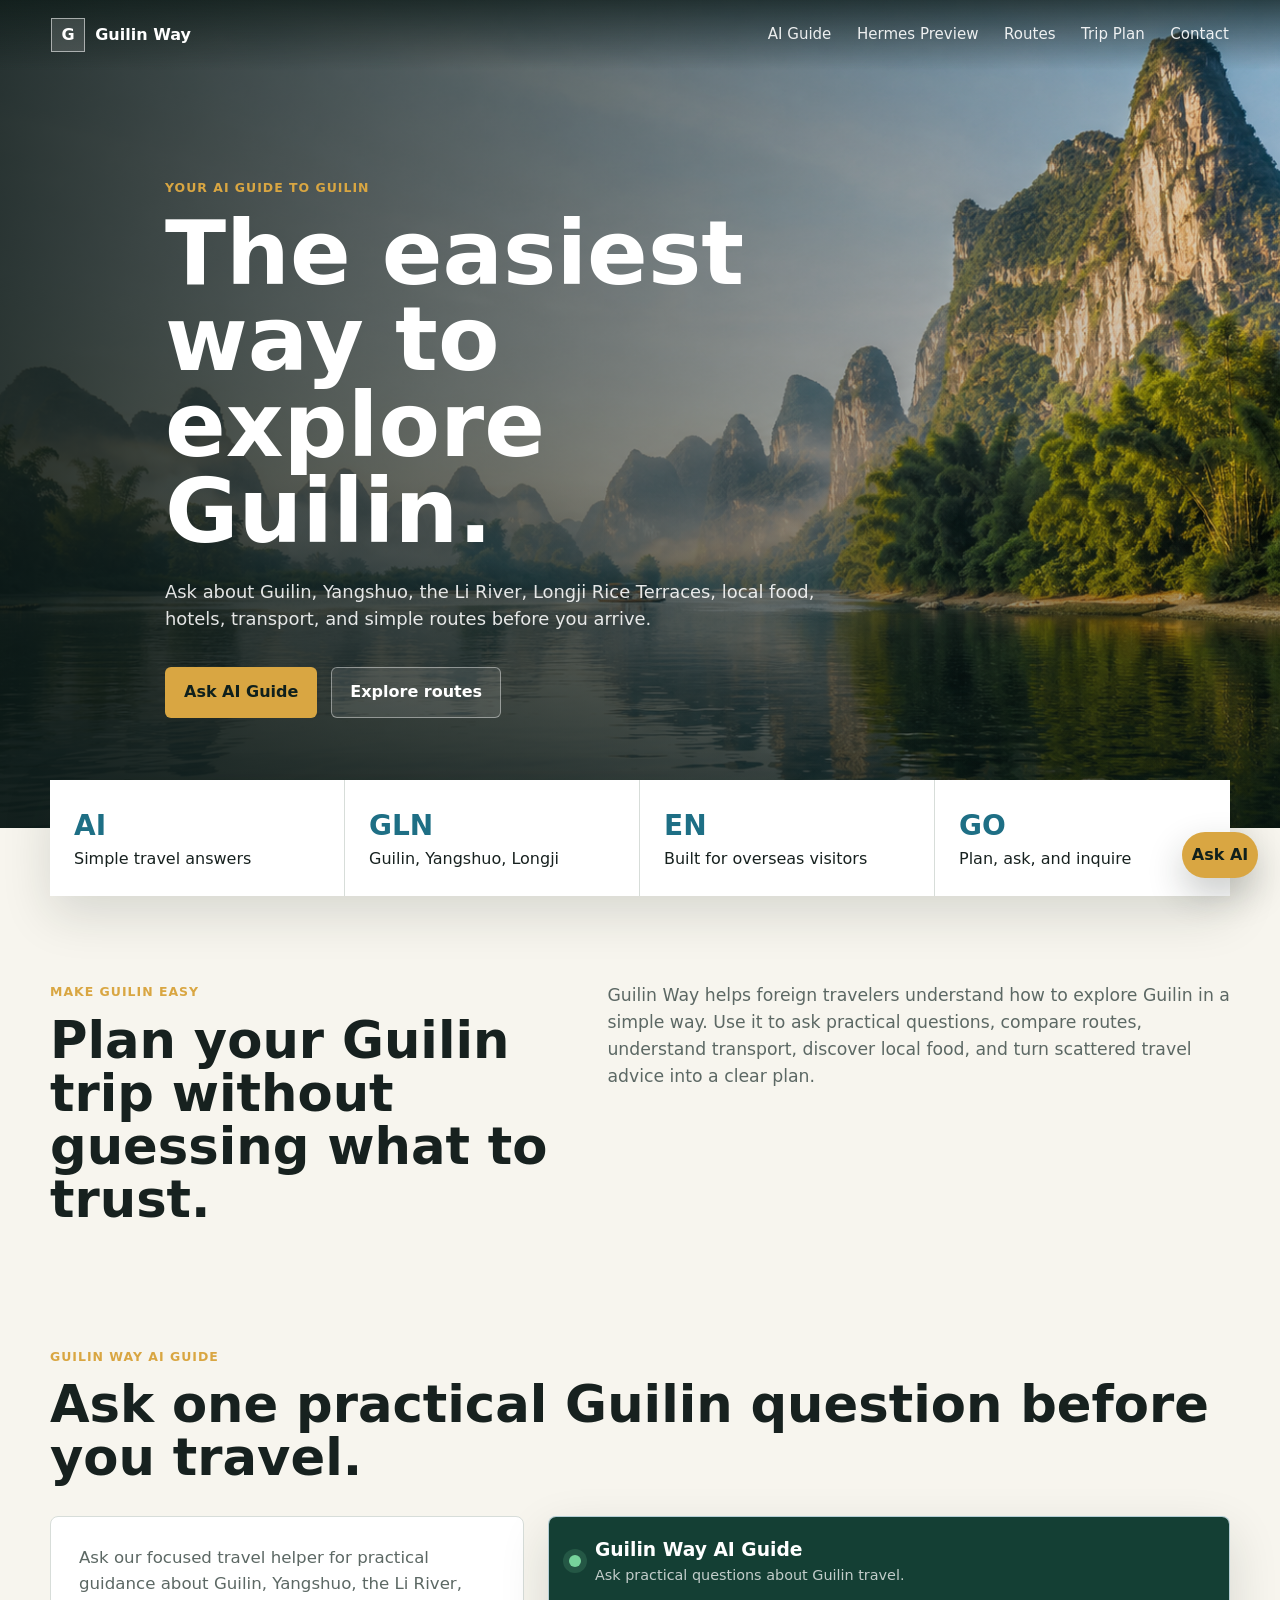
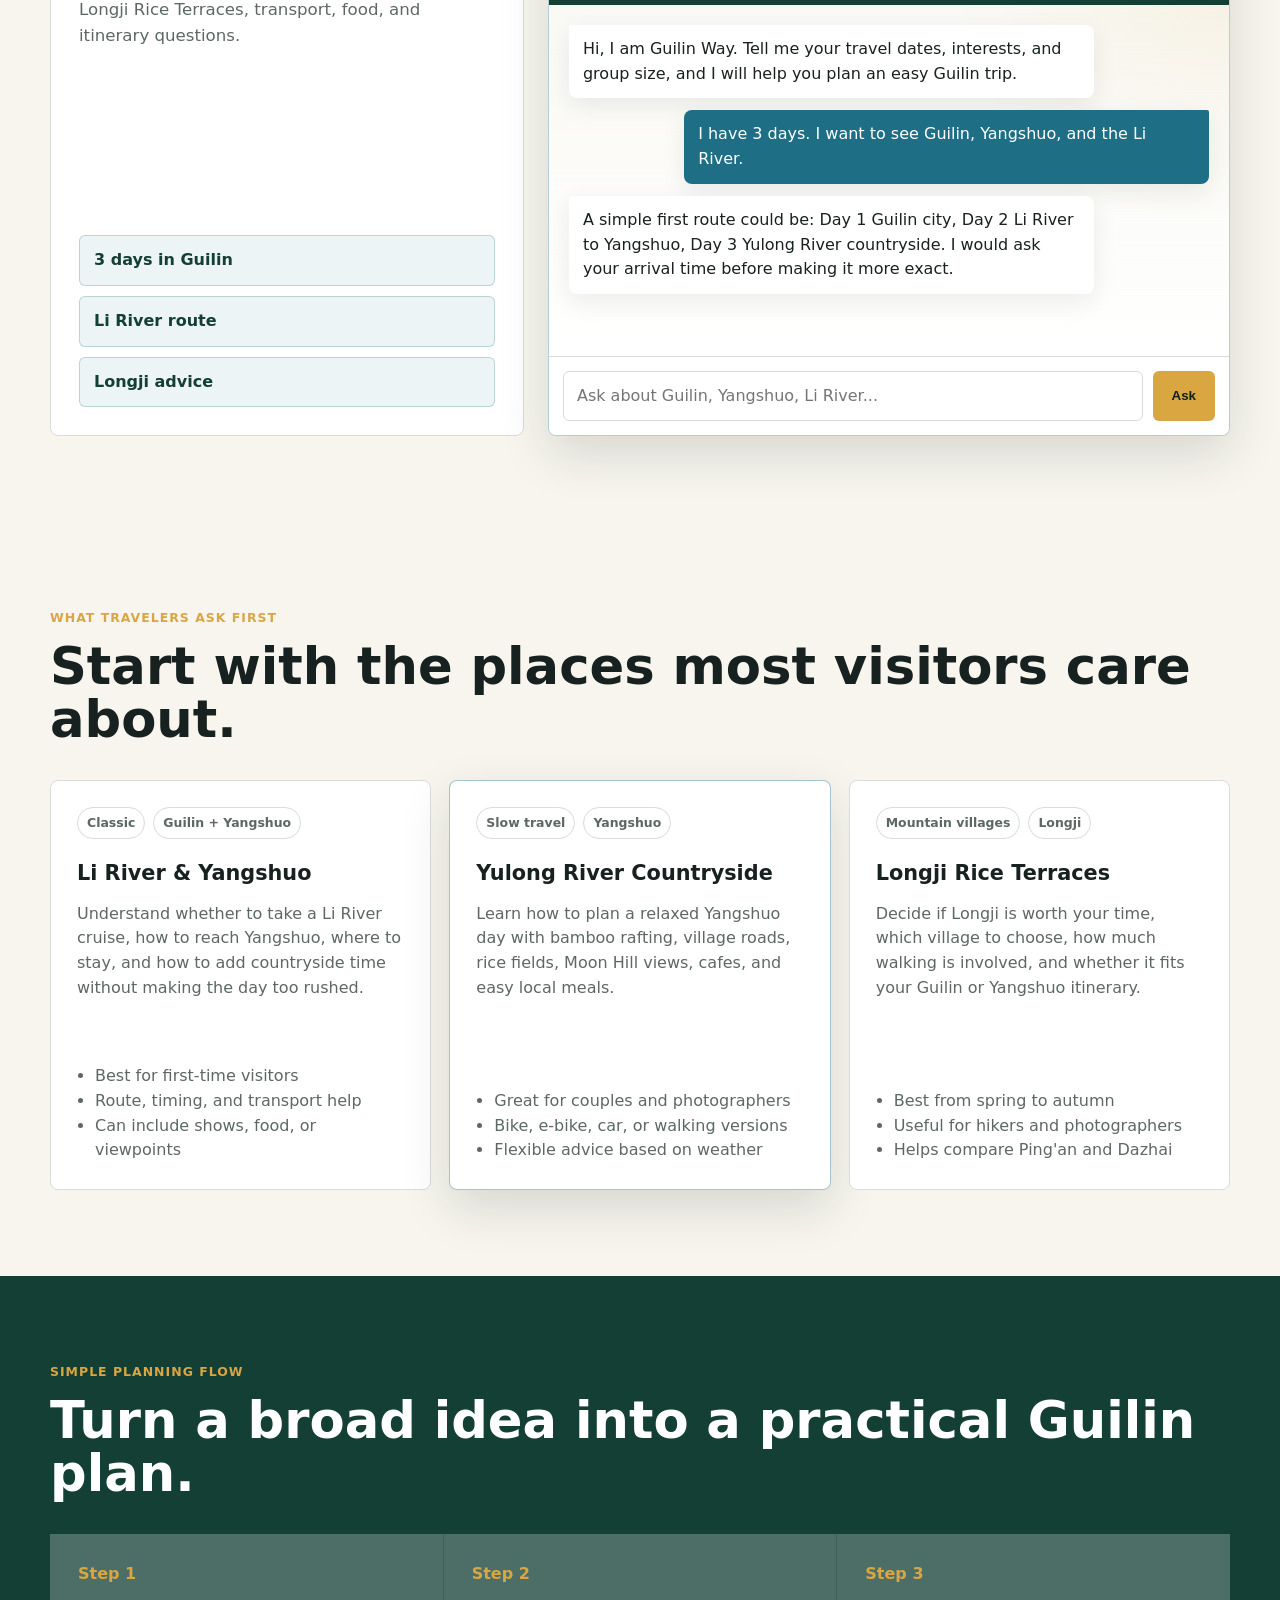
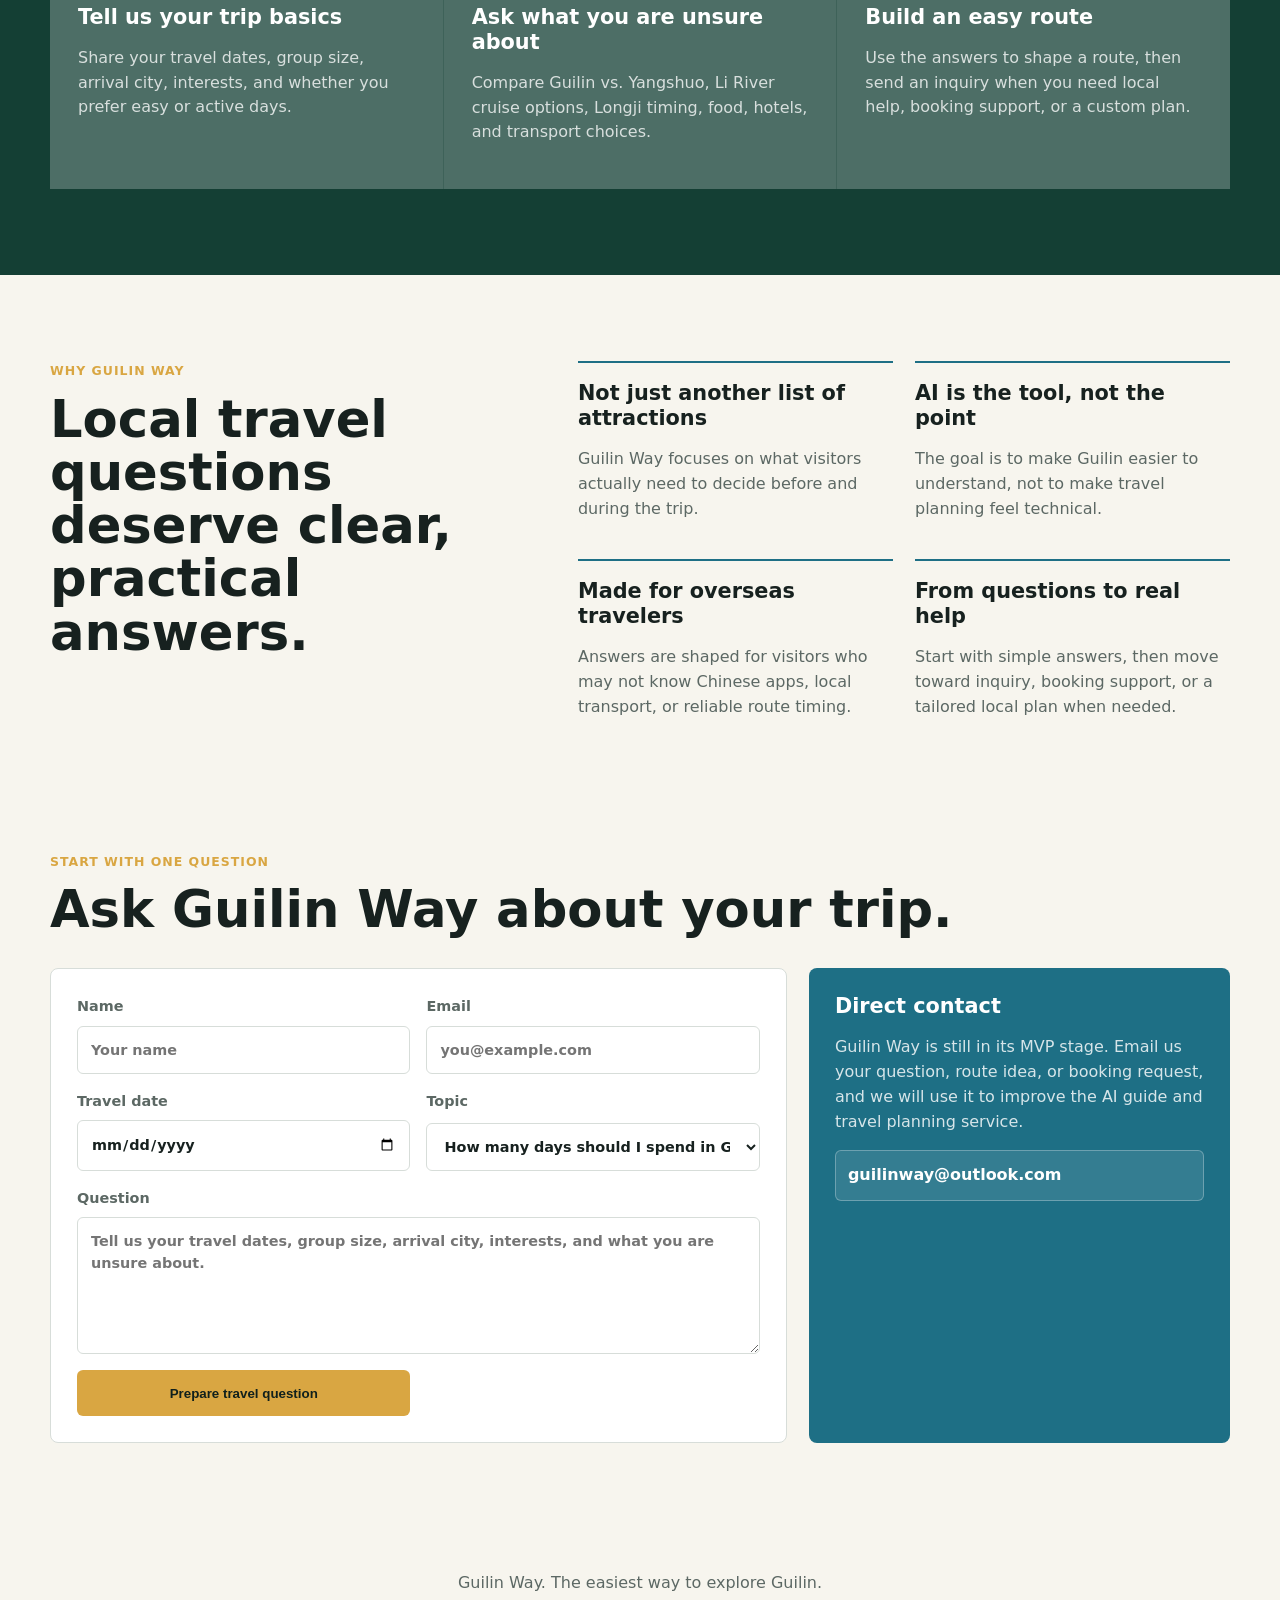
==== index.html @ 469ac76e "Connect live Hermes travel chat" ====
﻿<!doctype html>
<html lang="en">
  <head>
    <meta charset="utf-8">
    <meta name="viewport" content="width=device-width, initial-scale=1">
    <title>Guilin Way | Your AI Guide to Guilin</title>
    <meta
      name="description"
      content="Guilin Way is your AI guide to Guilin, Yangshuo, the Li River, and Longji Rice Terraces. Ask questions, plan routes, and explore Guilin the easy way."
    >
    <link rel="stylesheet" href="styles.css">
  </head>
  <body>
    <header class="site-header" aria-label="Site header">
      <a class="brand" href="#top" aria-label="Guilin Way home">
        <span class="brand-mark">G</span>
        <span>Guilin Way</span>
      </a>
      <nav class="main-nav" aria-label="Main navigation">
        <a href="#guide">AI Guide</a>
        <a href="#ai-preview">Hermes Preview</a>
        <a href="#routes">Routes</a>
        <a href="#plan">Trip Plan</a>
        <a href="#contact">Contact</a>
      </nav>
    </header>

    <main id="top">
      <section class="hero">
        <img class="hero-image" src="assets/guilin-hero.png" alt="Misty Li River landscape with karst mountains near Guilin">
        <div class="hero-shade" aria-hidden="true"></div>
        <div class="hero-content">
          <p class="eyebrow">Your AI guide to Guilin</p>
          <h1>The easiest way to explore Guilin.</h1>
          <p class="hero-copy">
            Ask about Guilin, Yangshuo, the Li River, Longji Rice Terraces, local food,
            hotels, transport, and simple routes before you arrive.
          </p>
          <div class="hero-actions">
            <a class="button primary" href="#ai-preview">Ask AI Guide</a>
            <a class="button secondary" href="#routes">Explore routes</a>
          </div>
        </div>
      </section>

      <section class="quick-info" aria-label="Guilin Way quick facts">
        <div>
          <span class="stat">AI</span>
          <span>Simple travel answers</span>
        </div>
        <div>
          <span class="stat">GLN</span>
          <span>Guilin, Yangshuo, Longji</span>
        </div>
        <div>
          <span class="stat">EN</span>
          <span>Built for overseas visitors</span>
        </div>
        <div>
          <span class="stat">GO</span>
          <span>Plan, ask, and inquire</span>
        </div>
      </section>

      <section id="guide" class="section intro">
        <div class="section-heading">
          <p class="eyebrow">Make Guilin Easy</p>
          <h2>Plan your Guilin trip without guessing what to trust.</h2>
        </div>
        <p>
          Guilin Way helps foreign travelers understand how to explore Guilin in a simple way.
          Use it to ask practical questions, compare routes, understand transport, discover local food,
          and turn scattered travel advice into a clear plan.
        </p>
      </section>


      <section id="ai-preview" class="section ai-preview-section">
        <div class="section-heading">
          <p class="eyebrow">Guilin Way AI Guide</p>
          <h2>Ask one practical Guilin question before you travel.</h2>
        </div>
        <div class="ai-preview-layout">
          <div class="ai-copy">
            <p>
              Ask our focused travel helper for practical guidance about
              Guilin, Yangshuo, the Li River, Longji Rice Terraces, transport, food, and itinerary questions.
            </p>
            <div class="ai-suggestions" aria-label="Suggested questions">
              <button type="button" data-question="I have 3 days in Guilin. Should I stay in Guilin or Yangshuo?">3 days in Guilin</button>
              <button type="button" data-question="What is the easiest way to visit the Li River and Yangshuo?">Li River route</button>
              <button type="button" data-question="Is Longji Rice Terraces worth visiting for a first trip?">Longji advice</button>
            </div>
          </div>
          <div class="ai-chat-card" aria-label="Guilin Way AI Guide chat">
            <div class="ai-chat-header">
              <span class="ai-status" aria-hidden="true"></span>
              <div>
                <h3>Guilin Way AI Guide</h3>
                <p>Ask practical questions about Guilin travel.</p>
              </div>
            </div>
            <div class="ai-chat-window" id="aiChatWindow" aria-live="polite">
              <div class="ai-message agent">
                Hi, I am Guilin Way. Tell me your travel dates, interests, and group size, and I will help you plan an easy Guilin trip.
              </div>
              <div class="ai-message user">
                I have 3 days. I want to see Guilin, Yangshuo, and the Li River.
              </div>
              <div class="ai-message agent">
                A simple first route could be: Day 1 Guilin city, Day 2 Li River to Yangshuo, Day 3 Yulong River countryside. I would ask your arrival time before making it more exact.
              </div>
            </div>
            <form class="ai-chat-form" id="aiChatForm">
              <label class="sr-only" for="aiQuestion">Ask Guilin Way AI Guide</label>
              <input id="aiQuestion" name="question" maxlength="1200" placeholder="Ask about Guilin, Yangshuo, Li River..." autocomplete="off">
              <button class="button primary" type="submit">Ask</button>
            </form>
          </div>
        </div>
      </section>
      <section id="routes" class="section">
        <div class="section-heading">
          <p class="eyebrow">What travelers ask first</p>
          <h2>Start with the places most visitors care about.</h2>
        </div>
        <div class="tour-grid">
          <article class="tour-card">
            <div class="tour-meta">
              <span>Classic</span>
              <span>Guilin + Yangshuo</span>
            </div>
            <h3>Li River & Yangshuo</h3>
            <p>
              Understand whether to take a Li River cruise, how to reach Yangshuo, where to stay,
              and how to add countryside time without making the day too rushed.
            </p>
            <ul>
              <li>Best for first-time visitors</li>
              <li>Route, timing, and transport help</li>
              <li>Can include shows, food, or viewpoints</li>
            </ul>
          </article>

          <article class="tour-card featured">
            <div class="tour-meta">
              <span>Slow travel</span>
              <span>Yangshuo</span>
            </div>
            <h3>Yulong River Countryside</h3>
            <p>
              Learn how to plan a relaxed Yangshuo day with bamboo rafting, village roads,
              rice fields, Moon Hill views, cafes, and easy local meals.
            </p>
            <ul>
              <li>Great for couples and photographers</li>
              <li>Bike, e-bike, car, or walking versions</li>
              <li>Flexible advice based on weather</li>
            </ul>
          </article>

          <article class="tour-card">
            <div class="tour-meta">
              <span>Mountain villages</span>
              <span>Longji</span>
            </div>
            <h3>Longji Rice Terraces</h3>
            <p>
              Decide if Longji is worth your time, which village to choose, how much walking is involved,
              and whether it fits your Guilin or Yangshuo itinerary.
            </p>
            <ul>
              <li>Best from spring to autumn</li>
              <li>Useful for hikers and photographers</li>
              <li>Helps compare Ping'an and Dazhai</li>
            </ul>
          </article>
        </div>
      </section>

      <section id="plan" class="section itinerary">
        <div class="section-heading">
          <p class="eyebrow">Simple planning flow</p>
          <h2>Turn a broad idea into a practical Guilin plan.</h2>
        </div>
        <div class="timeline">
          <div>
            <span>Step 1</span>
            <h3>Tell us your trip basics</h3>
            <p>Share your travel dates, group size, arrival city, interests, and whether you prefer easy or active days.</p>
          </div>
          <div>
            <span>Step 2</span>
            <h3>Ask what you are unsure about</h3>
            <p>Compare Guilin vs. Yangshuo, Li River cruise options, Longji timing, food, hotels, and transport choices.</p>
          </div>
          <div>
            <span>Step 3</span>
            <h3>Build an easy route</h3>
            <p>Use the answers to shape a route, then send an inquiry when you need local help, booking support, or a custom plan.</p>
          </div>
        </div>
      </section>

      <section id="why" class="section split">
        <div class="section-heading">
          <p class="eyebrow">Why Guilin Way</p>
          <h2>Local travel questions deserve clear, practical answers.</h2>
        </div>
        <div class="benefits">
          <div>
            <h3>Not just another list of attractions</h3>
            <p>Guilin Way focuses on what visitors actually need to decide before and during the trip.</p>
          </div>
          <div>
            <h3>AI is the tool, not the point</h3>
            <p>The goal is to make Guilin easier to understand, not to make travel planning feel technical.</p>
          </div>
          <div>
            <h3>Made for overseas travelers</h3>
            <p>Answers are shaped for visitors who may not know Chinese apps, local transport, or reliable route timing.</p>
          </div>
          <div>
            <h3>From questions to real help</h3>
            <p>Start with simple answers, then move toward inquiry, booking support, or a tailored local plan when needed.</p>
          </div>
        </div>
      </section>

      <section id="contact" class="section contact-section">
        <div class="section-heading">
          <p class="eyebrow">Start with one question</p>
          <h2>Ask Guilin Way about your trip.</h2>
        </div>
        <div class="contact-layout">
          <form class="inquiry-form" id="inquiryForm">
            <label>
              Name
              <input name="name" autocomplete="name" placeholder="Your name">
            </label>
            <label>
              Email
              <input name="email" type="email" autocomplete="email" placeholder="you@example.com">
            </label>
            <label>
              Travel date
              <input name="date" type="date">
            </label>
            <label>
              Topic
              <select name="route">
                <option>How many days should I spend in Guilin?</option>
                <option>Guilin or Yangshuo: where should I stay?</option>
                <option>Best way to visit the Li River</option>
                <option>Is Longji Rice Terraces worth visiting?</option>
                <option>Custom Guilin travel question</option>
              </select>
            </label>
            <label class="wide">
              Question
              <textarea name="message" rows="5" placeholder="Tell us your travel dates, group size, arrival city, interests, and what you are unsure about."></textarea>
            </label>
            <button class="button primary" type="submit">Prepare travel question</button>
          </form>
          <aside class="contact-panel">
            <h3>Direct contact</h3>
            <p>Guilin Way is still in its MVP stage. Email us your question, route idea, or booking request, and we will use it to improve the AI guide and travel planning service.</p>
            <a class="contact-link" href="mailto:guilinway@outlook.com?subject=Guilin%20Way%20Travel%20Question">guilinway@outlook.com</a>
          </aside>
        </div>
      </section>
    </main>

    <a class="floating-ai-button" href="#ai-preview" aria-label="Ask Guilin Way AI Guide">Ask AI</a>

    <footer class="site-footer">
      <p>Guilin Way. The easiest way to explore Guilin.</p>
    </footer>

    <script src="script.js"></script>
  </body>
</html>
---- styles.css ----
:root {
  --ink: #17211f;
  --muted: #5c6864;
  --line: #d7ddd9;
  --paper: #f7f5ee;
  --surface: #ffffff;
  --forest: #143f34;
  --river: #1e6f85;
  --clay: #b56845;
  --gold: #d9a642;
  --shadow: 0 18px 50px rgba(23, 33, 31, 0.14);
}

* {
  box-sizing: border-box;
}

html {
  scroll-behavior: smooth;
}

body {
  margin: 0;
  color: var(--ink);
  background: var(--paper);
  font-family: Inter, ui-sans-serif, system-ui, -apple-system, BlinkMacSystemFont, "Segoe UI", sans-serif;
  line-height: 1.55;
}

a {
  color: inherit;
  text-decoration: none;
}

.site-header {
  position: fixed;
  inset: 0 0 auto;
  z-index: 10;
  display: flex;
  align-items: center;
  justify-content: space-between;
  gap: 24px;
  padding: 18px clamp(20px, 4vw, 56px);
  color: #fff;
  background: linear-gradient(to bottom, rgba(12, 25, 22, 0.72), rgba(12, 25, 22, 0));
}

.brand {
  display: inline-flex;
  align-items: center;
  gap: 10px;
  font-weight: 750;
}

.brand-mark {
  display: grid;
  width: 34px;
  height: 34px;
  place-items: center;
  border: 1px solid rgba(255, 255, 255, 0.55);
  background: rgba(255, 255, 255, 0.14);
  font-weight: 800;
}

.main-nav {
  display: flex;
  gap: clamp(14px, 2vw, 28px);
  font-size: 0.94rem;
}

.main-nav a {
  color: rgba(255, 255, 255, 0.9);
}

.hero {
  position: relative;
  min-height: 92vh;
  display: grid;
  align-items: end;
  overflow: hidden;
  color: #fff;
}

.hero-image,
.hero-shade {
  position: absolute;
  inset: 0;
  width: 100%;
  height: 100%;
}

.hero-image {
  object-fit: cover;
}

.hero-shade {
  background:
    linear-gradient(90deg, rgba(10, 23, 21, 0.86) 0%, rgba(10, 23, 21, 0.56) 42%, rgba(10, 23, 21, 0.08) 100%),
    linear-gradient(0deg, rgba(10, 23, 21, 0.72) 0%, rgba(10, 23, 21, 0) 42%);
}

.hero-content {
  position: relative;
  width: min(850px, calc(100% - 40px));
  margin: 0 auto;
  padding: 150px 0 110px;
  transform: translateX(calc((100vw - min(1180px, calc(100vw - 40px))) / -2));
}

.eyebrow {
  margin: 0 0 12px;
  color: var(--gold);
  font-size: 0.78rem;
  font-weight: 800;
  letter-spacing: 0.08em;
  text-transform: uppercase;
}

h1,
h2,
h3,
p {
  overflow-wrap: anywhere;
}

h1 {
  max-width: 720px;
  margin: 0;
  font-size: clamp(3rem, 7vw, 5.9rem);
  line-height: 0.96;
  letter-spacing: 0;
}

.hero-copy {
  max-width: 670px;
  margin: 24px 0 0;
  color: rgba(255, 255, 255, 0.88);
  font-size: 1.12rem;
}

.hero-actions {
  display: flex;
  flex-wrap: wrap;
  gap: 14px;
  margin-top: 34px;
}

.button {
  display: inline-flex;
  align-items: center;
  justify-content: center;
  min-height: 46px;
  padding: 12px 18px;
  border: 1px solid transparent;
  border-radius: 6px;
  font-weight: 750;
  cursor: pointer;
}

.button.primary {
  color: #10201c;
  background: var(--gold);
}

.button.secondary {
  color: #fff;
  border-color: rgba(255, 255, 255, 0.42);
  background: rgba(255, 255, 255, 0.1);
}

.quick-info {
  display: grid;
  grid-template-columns: repeat(4, 1fr);
  width: min(1180px, calc(100% - 40px));
  margin: -48px auto 0;
  position: relative;
  z-index: 2;
  background: var(--surface);
  box-shadow: var(--shadow);
}

.quick-info div {
  padding: 24px;
  border-right: 1px solid var(--line);
}

.quick-info div:last-child {
  border-right: 0;
}

.stat {
  display: block;
  color: var(--river);
  font-size: 1.75rem;
  font-weight: 850;
}

.section {
  width: min(1180px, calc(100% - 40px));
  margin: 0 auto;
  padding: 86px 0;
}

.intro {
  display: grid;
  grid-template-columns: 0.9fr 1.1fr;
  gap: 48px;
  align-items: start;
}

.section-heading h2 {
  margin: 0;
  font-size: clamp(2rem, 4vw, 3.5rem);
  line-height: 1.04;
  letter-spacing: 0;
}

.section > p,
.intro > p {
  margin: 0;
  color: var(--muted);
  font-size: 1.08rem;
}

.tour-grid {
  display: grid;
  grid-template-columns: repeat(3, 1fr);
  gap: 18px;
  margin-top: 34px;
}

.tour-card {
  display: flex;
  flex-direction: column;
  min-height: 410px;
  padding: 26px;
  border: 1px solid var(--line);
  border-radius: 8px;
  background: var(--surface);
}

.tour-card.featured {
  border-color: rgba(30, 111, 133, 0.4);
  box-shadow: var(--shadow);
}

.tour-meta {
  display: flex;
  flex-wrap: wrap;
  gap: 8px;
  margin-bottom: 22px;
}

.tour-meta span {
  padding: 5px 9px;
  border: 1px solid var(--line);
  border-radius: 999px;
  color: var(--muted);
  font-size: 0.78rem;
  font-weight: 700;
}

.tour-card h3,
.benefits h3,
.timeline h3,
.contact-panel h3 {
  margin: 0;
  font-size: 1.3rem;
  line-height: 1.2;
}

.tour-card p,
.tour-card li,
.timeline p,
.benefits p,
.contact-panel p,
.site-footer {
  color: var(--muted);
}

.tour-card ul {
  margin: auto 0 0;
  padding-left: 18px;
}

.itinerary {
  width: 100%;
  max-width: none;
  padding-right: max(20px, calc((100vw - 1180px) / 2));
  padding-left: max(20px, calc((100vw - 1180px) / 2));
  background: var(--forest);
  color: #fff;
}

.timeline {
  display: grid;
  grid-template-columns: repeat(3, 1fr);
  gap: 1px;
  margin-top: 34px;
  background: rgba(255, 255, 255, 0.18);
}

.timeline div {
  padding: 28px;
  background: rgba(255, 255, 255, 0.08);
}

.timeline span {
  display: inline-block;
  margin-bottom: 18px;
  color: var(--gold);
  font-weight: 850;
}

.timeline p {
  color: rgba(255, 255, 255, 0.78);
}

.split {
  display: grid;
  grid-template-columns: 0.85fr 1.15fr;
  gap: 46px;
}

.benefits {
  display: grid;
  grid-template-columns: repeat(2, 1fr);
  gap: 22px;
}

.benefits div {
  border-top: 2px solid var(--river);
  padding-top: 18px;
}

.contact-section {
  padding-top: 30px;
}

.contact-layout {
  display: grid;
  grid-template-columns: 1.4fr 0.8fr;
  gap: 22px;
  margin-top: 32px;
}

.inquiry-form {
  display: grid;
  grid-template-columns: repeat(2, 1fr);
  gap: 16px;
  padding: 26px;
  border: 1px solid var(--line);
  border-radius: 8px;
  background: var(--surface);
}

label {
  display: grid;
  gap: 8px;
  color: var(--muted);
  font-size: 0.9rem;
  font-weight: 750;
}

.wide {
  grid-column: 1 / -1;
}

input,
select,
textarea {
  width: 100%;
  border: 1px solid var(--line);
  border-radius: 6px;
  padding: 12px 13px;
  color: var(--ink);
  background: #fff;
  font: inherit;
}

textarea {
  resize: vertical;
}

.contact-panel {
  padding: 26px;
  border-radius: 8px;
  color: #fff;
  background: var(--river);
}

.contact-panel p {
  color: rgba(255, 255, 255, 0.82);
}

.contact-link {
  display: block;
  margin-top: 12px;
  padding: 12px;
  border: 1px solid rgba(255, 255, 255, 0.28);
  border-radius: 6px;
  background: rgba(255, 255, 255, 0.1);
  font-weight: 750;
}

.site-footer {
  padding: 26px 20px 40px;
  text-align: center;
}

@media (max-width: 900px) {
  .site-header {
    align-items: flex-start;
  }

  .main-nav {
    display: none;
  }

  .hero {
    min-height: 86vh;
  }

  .hero-content {
    width: min(100% - 40px, 720px);
    padding-bottom: 88px;
    transform: none;
  }

  .quick-info,
  .tour-grid,
  .timeline,
  .split,
  .contact-layout,
  .intro {
    grid-template-columns: 1fr;
  }

  .quick-info {
    margin-top: 0;
  }

  .quick-info div {
    border-right: 0;
    border-bottom: 1px solid var(--line);
  }

  .benefits,
  .inquiry-form {
    grid-template-columns: 1fr;
  }
}

@media (max-width: 560px) {
  h1 {
    font-size: 2.65rem;
  }

  .hero-actions,
  .button {
    width: 100%;
  }

  .section {
    padding: 64px 0;
  }

  .tour-card {
    min-height: auto;
  }
}

.ai-preview-section {
  padding-top: 34px;
}

.ai-preview-layout {
  display: grid;
  grid-template-columns: 0.82fr 1.18fr;
  gap: 24px;
  align-items: stretch;
  margin-top: 32px;
}

.ai-copy {
  display: flex;
  flex-direction: column;
  justify-content: space-between;
  gap: 24px;
  padding: 28px;
  border: 1px solid var(--line);
  border-radius: 8px;
  background: var(--surface);
}

.ai-copy p {
  margin: 0;
  color: var(--muted);
  font-size: 1.04rem;
}

.ai-suggestions {
  display: grid;
  gap: 10px;
}

.ai-suggestions button {
  border: 1px solid rgba(30, 111, 133, 0.25);
  border-radius: 6px;
  padding: 12px 14px;
  color: var(--forest);
  background: rgba(30, 111, 133, 0.08);
  font: inherit;
  font-weight: 750;
  text-align: left;
  cursor: pointer;
}

.ai-chat-card {
  display: flex;
  min-height: 520px;
  flex-direction: column;
  border: 1px solid rgba(30, 111, 133, 0.32);
  border-radius: 8px;
  overflow: hidden;
  background: #fbfcfa;
  box-shadow: var(--shadow);
}

.ai-chat-header {
  display: flex;
  align-items: center;
  gap: 14px;
  padding: 18px 20px;
  color: #fff;
  background: var(--forest);
}

.ai-chat-header h3,
.ai-chat-header p {
  margin: 0;
}

.ai-chat-header p {
  color: rgba(255, 255, 255, 0.74);
  font-size: 0.9rem;
}

.ai-status {
  width: 12px;
  height: 12px;
  border-radius: 999px;
  background: #76d39b;
  box-shadow: 0 0 0 6px rgba(118, 211, 155, 0.16);
}

.ai-chat-window {
  display: flex;
  flex: 1;
  flex-direction: column;
  gap: 12px;
  padding: 20px;
  background:
    linear-gradient(180deg, rgba(247, 245, 238, 0.5), rgba(255, 255, 255, 0.92)),
    radial-gradient(circle at top right, rgba(217, 166, 66, 0.16), transparent 35%);
}

.ai-message {
  max-width: 82%;
  padding: 12px 14px;
  border-radius: 8px;
  color: var(--ink);
  background: #fff;
  box-shadow: 0 8px 24px rgba(23, 33, 31, 0.08);
}

.ai-message.agent {
  align-self: flex-start;
  border-top-left-radius: 2px;
}

.ai-message.user {
  align-self: flex-end;
  color: #fff;
  border-top-right-radius: 2px;
  background: var(--river);
}

.ai-message.pending {
  color: var(--muted);
  font-style: italic;
}

.ai-message.error {
  color: #8b2f2f;
  background: #fff3f1;
}

.ai-chat-form input:disabled,
.ai-chat-form button:disabled {
  cursor: wait;
  opacity: 0.65;
}

.ai-chat-form {
  display: grid;
  grid-template-columns: 1fr auto;
  gap: 10px;
  padding: 14px;
  border-top: 1px solid var(--line);
  background: var(--surface);
}

.ai-chat-form input {
  min-height: 46px;
}

.sr-only {
  position: absolute;
  width: 1px;
  height: 1px;
  overflow: hidden;
  clip: rect(0, 0, 0, 0);
  white-space: nowrap;
}

.floating-ai-button {
  position: fixed;
  right: 22px;
  bottom: 22px;
  z-index: 20;
  display: inline-flex;
  align-items: center;
  justify-content: center;
  min-width: 76px;
  min-height: 46px;
  border-radius: 999px;
  color: #10201c;
  background: var(--gold);
  box-shadow: 0 16px 36px rgba(23, 33, 31, 0.24);
  font-weight: 850;
}

@media (max-width: 900px) {
  .ai-preview-layout {
    grid-template-columns: 1fr;
  }

  .ai-chat-card {
    min-height: 480px;
  }
}

@media (max-width: 560px) {
  .ai-chat-form {
    grid-template-columns: 1fr;
  }

  .ai-message {
    max-width: 94%;
  }

  .floating-ai-button {
    right: 14px;
    bottom: 14px;
  }
}
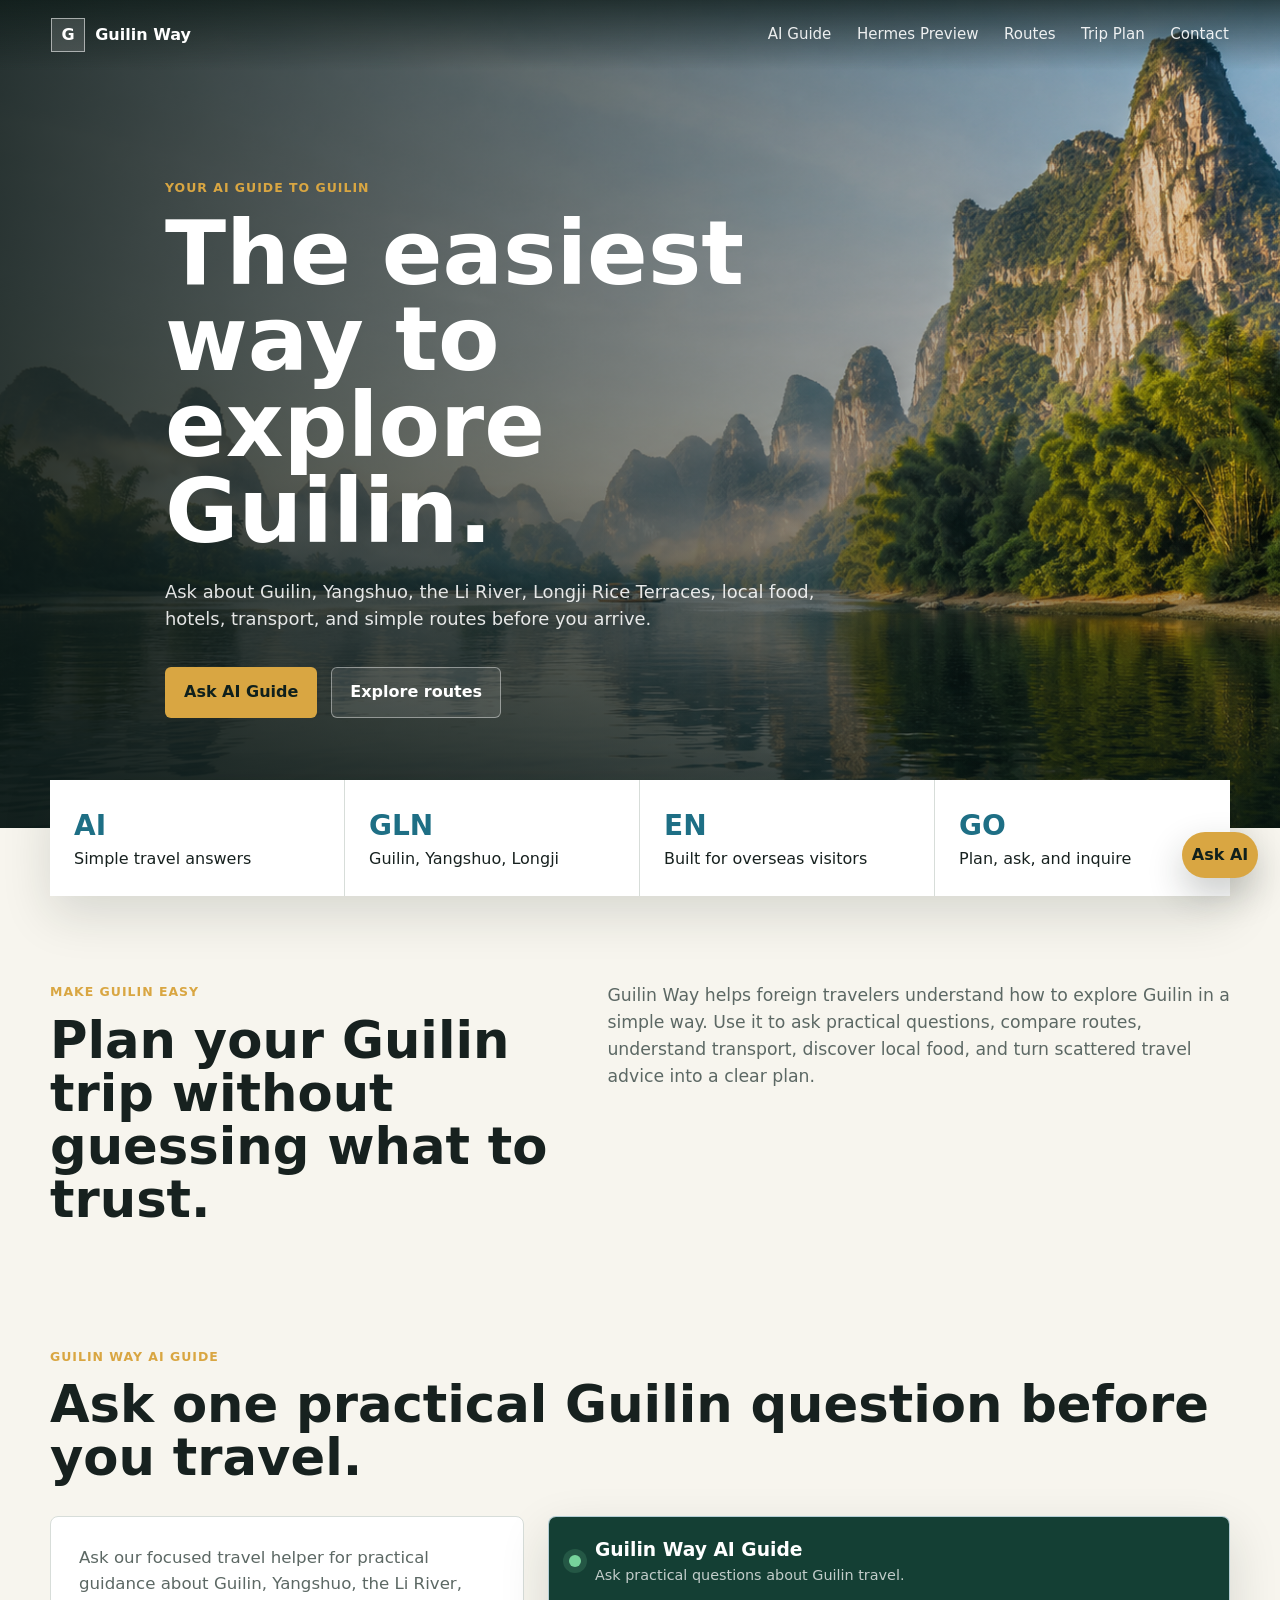
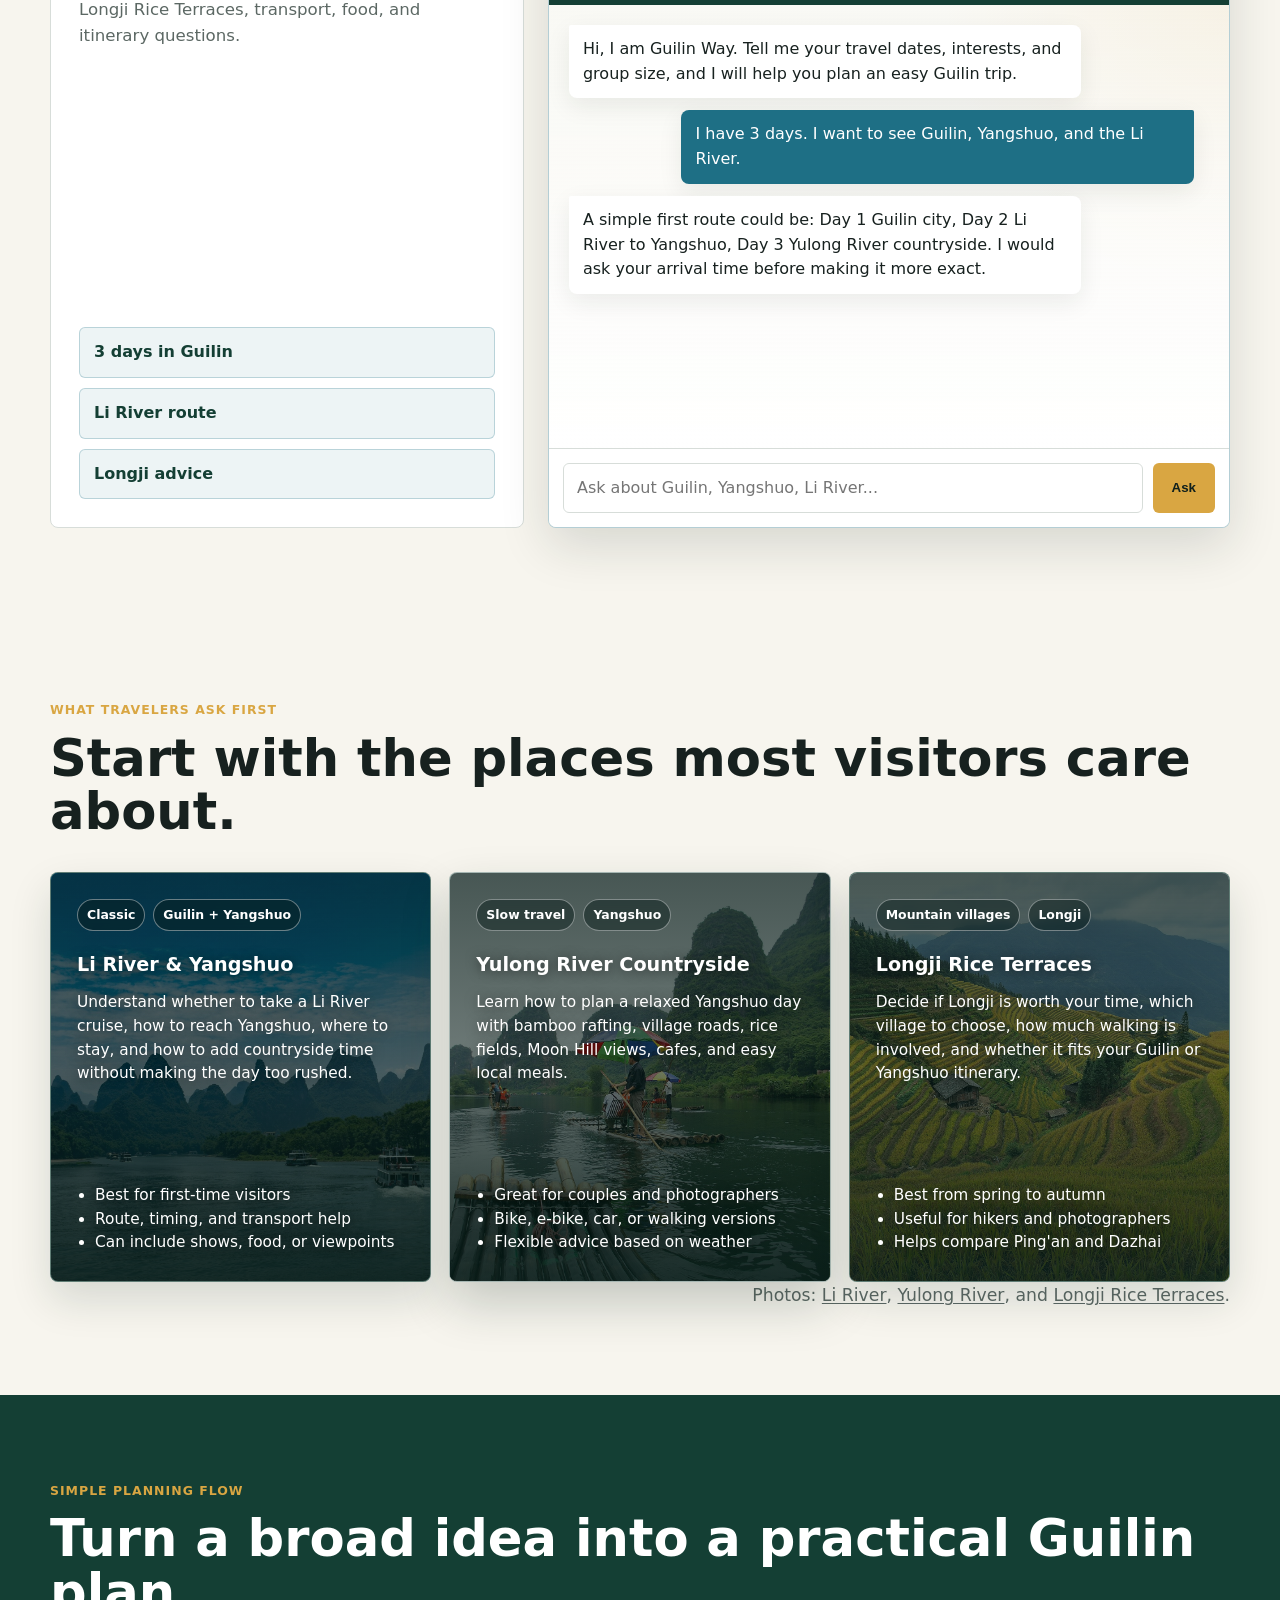
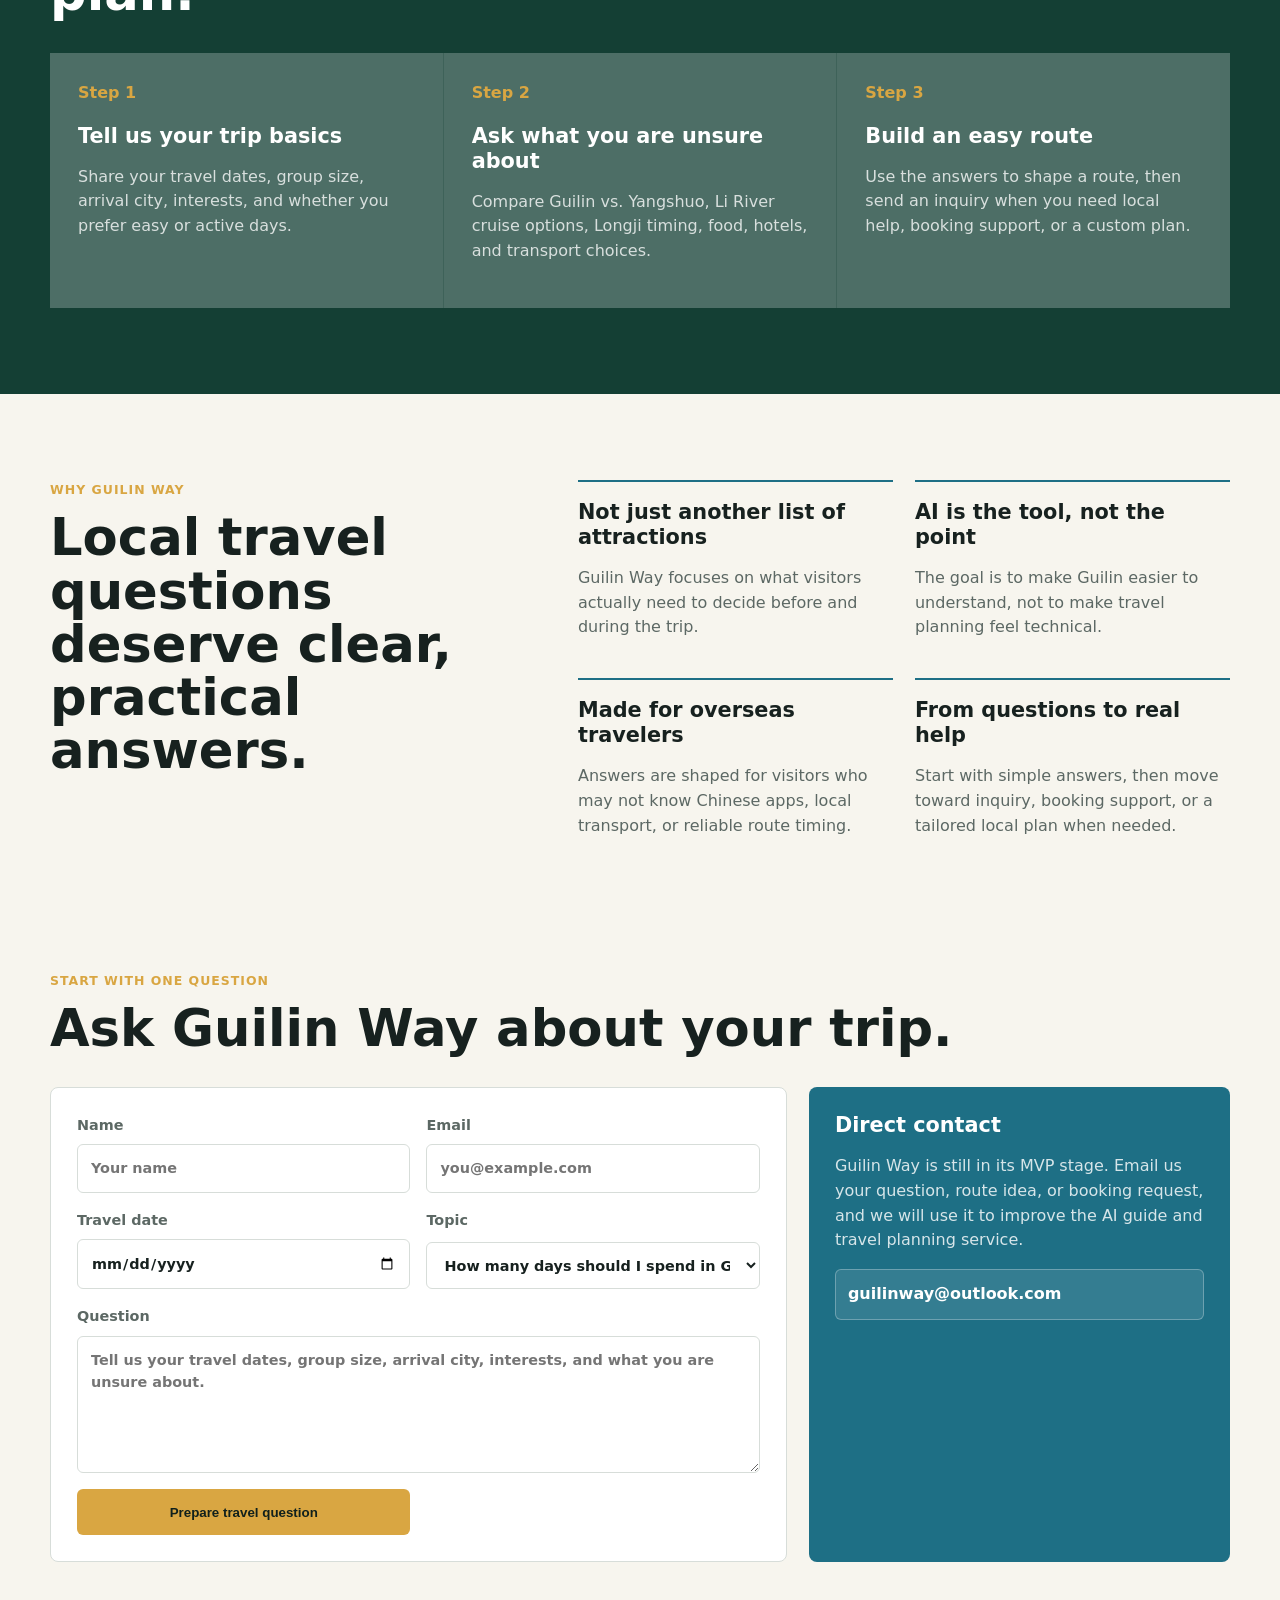
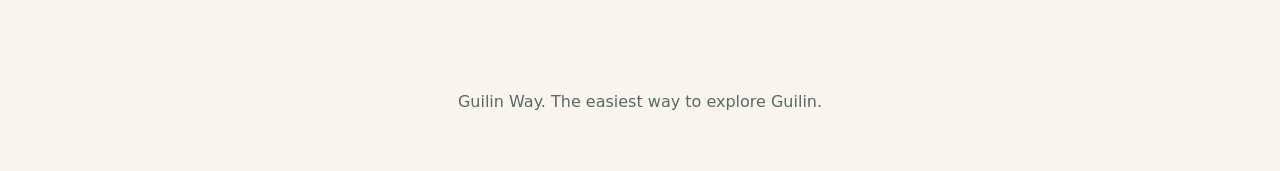
==== commit e515bb31: "Add scenic backgrounds to tour cards" ====
--- a/index.html
+++ b/index.html
@@ -125,7 +125,7 @@
           <h2>Start with the places most visitors care about.</h2>
         </div>
         <div class="tour-grid">
-          <article class="tour-card">
+          <article class="tour-card tour-card--li-river">
             <div class="tour-meta">
               <span>Classic</span>
               <span>Guilin + Yangshuo</span>
@@ -142,7 +142,7 @@
             </ul>
           </article>
 
-          <article class="tour-card featured">
+          <article class="tour-card tour-card--yulong featured">
             <div class="tour-meta">
               <span>Slow travel</span>
               <span>Yangshuo</span>
@@ -159,7 +159,7 @@
             </ul>
           </article>
 
-          <article class="tour-card">
+          <article class="tour-card tour-card--longji">
             <div class="tour-meta">
               <span>Mountain villages</span>
               <span>Longji</span>
@@ -176,6 +176,13 @@
             </ul>
           </article>
         </div>
+        <p class="photo-credits">
+          Photos:
+          <a href="https://commons.wikimedia.org/wiki/File:Guilin_Li_River.jpg" rel="noopener noreferrer">Li River</a>,
+          <a href="https://commons.wikimedia.org/wiki/File:20090502_Yangshuo_Yulong_River_6125.jpg" rel="noopener noreferrer">Yulong River</a>,
+          and
+          <a href="https://commons.wikimedia.org/wiki/File:Longji_rice_terraces_-_2023_10_11_Kaur_Virunurm.jpg" rel="noopener noreferrer">Longji Rice Terraces</a>.
+        </p>
       </section>
 
       <section id="plan" class="section itinerary">
--- a/styles.css
+++ b/styles.css
@@ -230,18 +230,60 @@
 }
 
 .tour-card {
+  position: relative;
+  isolation: isolate;
+  overflow: hidden;
   display: flex;
   flex-direction: column;
   min-height: 410px;
   padding: 26px;
-  border: 1px solid var(--line);
+  border: 1px solid rgba(255, 255, 255, 0.32);
   border-radius: 8px;
-  background: var(--surface);
+  background-color: var(--forest);
+  color: #fff;
+  box-shadow: 0 18px 42px rgba(16, 39, 34, 0.14);
+}
+
+.tour-card::before {
+  position: absolute;
+  z-index: -1;
+  inset: 0;
+  content: "";
+  background-image:
+    linear-gradient(
+      180deg,
+      rgba(7, 28, 24, 0.74) 0%,
+      rgba(7, 28, 24, 0.58) 48%,
+      rgba(7, 28, 24, 0.88) 100%
+    ),
+    var(--tour-image);
+  background-position: var(--tour-position, center);
+  background-size: cover;
+  transition: transform 300ms ease;
+}
+
+.tour-card:hover::before {
+  transform: scale(1.025);
+}
+
+.tour-card--li-river {
+  --tour-image: url("assets/li-river-card.jpg");
+  --tour-position: 52% center;
+}
+
+.tour-card--yulong {
+  --tour-image: url("assets/yulong-river-card.jpg");
+  --tour-position: 58% center;
+}
+
+.tour-card--longji {
+  --tour-image: url("assets/longji-terraces-card.jpg");
+  --tour-position: 48% center;
 }
 
 .tour-card.featured {
-  border-color: rgba(30, 111, 133, 0.4);
-  box-shadow: var(--shadow);
+  border-color: rgba(255, 255, 255, 0.62);
+  box-shadow: 0 22px 48px rgba(16, 39, 34, 0.22);
 }
 
 .tour-meta {
@@ -253,11 +295,13 @@
 
 .tour-meta span {
   padding: 5px 9px;
-  border: 1px solid var(--line);
+  border: 1px solid rgba(255, 255, 255, 0.4);
   border-radius: 999px;
-  color: var(--muted);
+  background: rgba(7, 28, 24, 0.46);
+  color: #fff;
   font-size: 0.78rem;
   font-weight: 700;
+  backdrop-filter: blur(4px);
 }
 
 .tour-card h3,
@@ -278,9 +322,38 @@
   color: var(--muted);
 }
 
+.tour-card h3,
+.tour-card p,
+.tour-card li {
+  text-shadow: 0 1px 12px rgba(0, 0, 0, 0.5);
+}
+
+.tour-card h3 {
+  color: #fff;
+  font-size: 1.2rem;
+}
+
+.tour-card p,
+.tour-card li {
+  color: #fff;
+  font-size: 0.96rem;
+}
+
 .tour-card ul {
   margin: auto 0 0;
   padding-left: 18px;
+}
+
+.photo-credits {
+  margin: 12px 0 0;
+  color: var(--muted);
+  font-size: 0.72rem;
+  text-align: right;
+}
+
+.photo-credits a {
+  text-decoration: underline;
+  text-underline-offset: 2px;
 }
 
 .itinerary {
@@ -466,7 +539,11 @@
   }
 
   .tour-card {
-    min-height: auto;
+    min-height: 390px;
+  }
+
+  .photo-credits {
+    text-align: left;
   }
 }
 
@@ -518,7 +595,8 @@
 
 .ai-chat-card {
   display: flex;
-  min-height: 520px;
+  height: clamp(520px, 68vh, 720px);
+  min-height: 0;
   flex-direction: column;
   border: 1px solid rgba(30, 111, 133, 0.32);
   border-radius: 8px;
@@ -557,8 +635,12 @@
 .ai-chat-window {
   display: flex;
   flex: 1;
+  min-height: 0;
   flex-direction: column;
   gap: 12px;
+  overflow-y: auto;
+  overscroll-behavior: contain;
+  scrollbar-gutter: stable;
   padding: 20px;
   background:
     linear-gradient(180deg, rgba(247, 245, 238, 0.5), rgba(255, 255, 255, 0.92)),
@@ -647,7 +729,7 @@
   }
 
   .ai-chat-card {
-    min-height: 480px;
+    height: clamp(480px, 72svh, 680px);
   }
 }
 
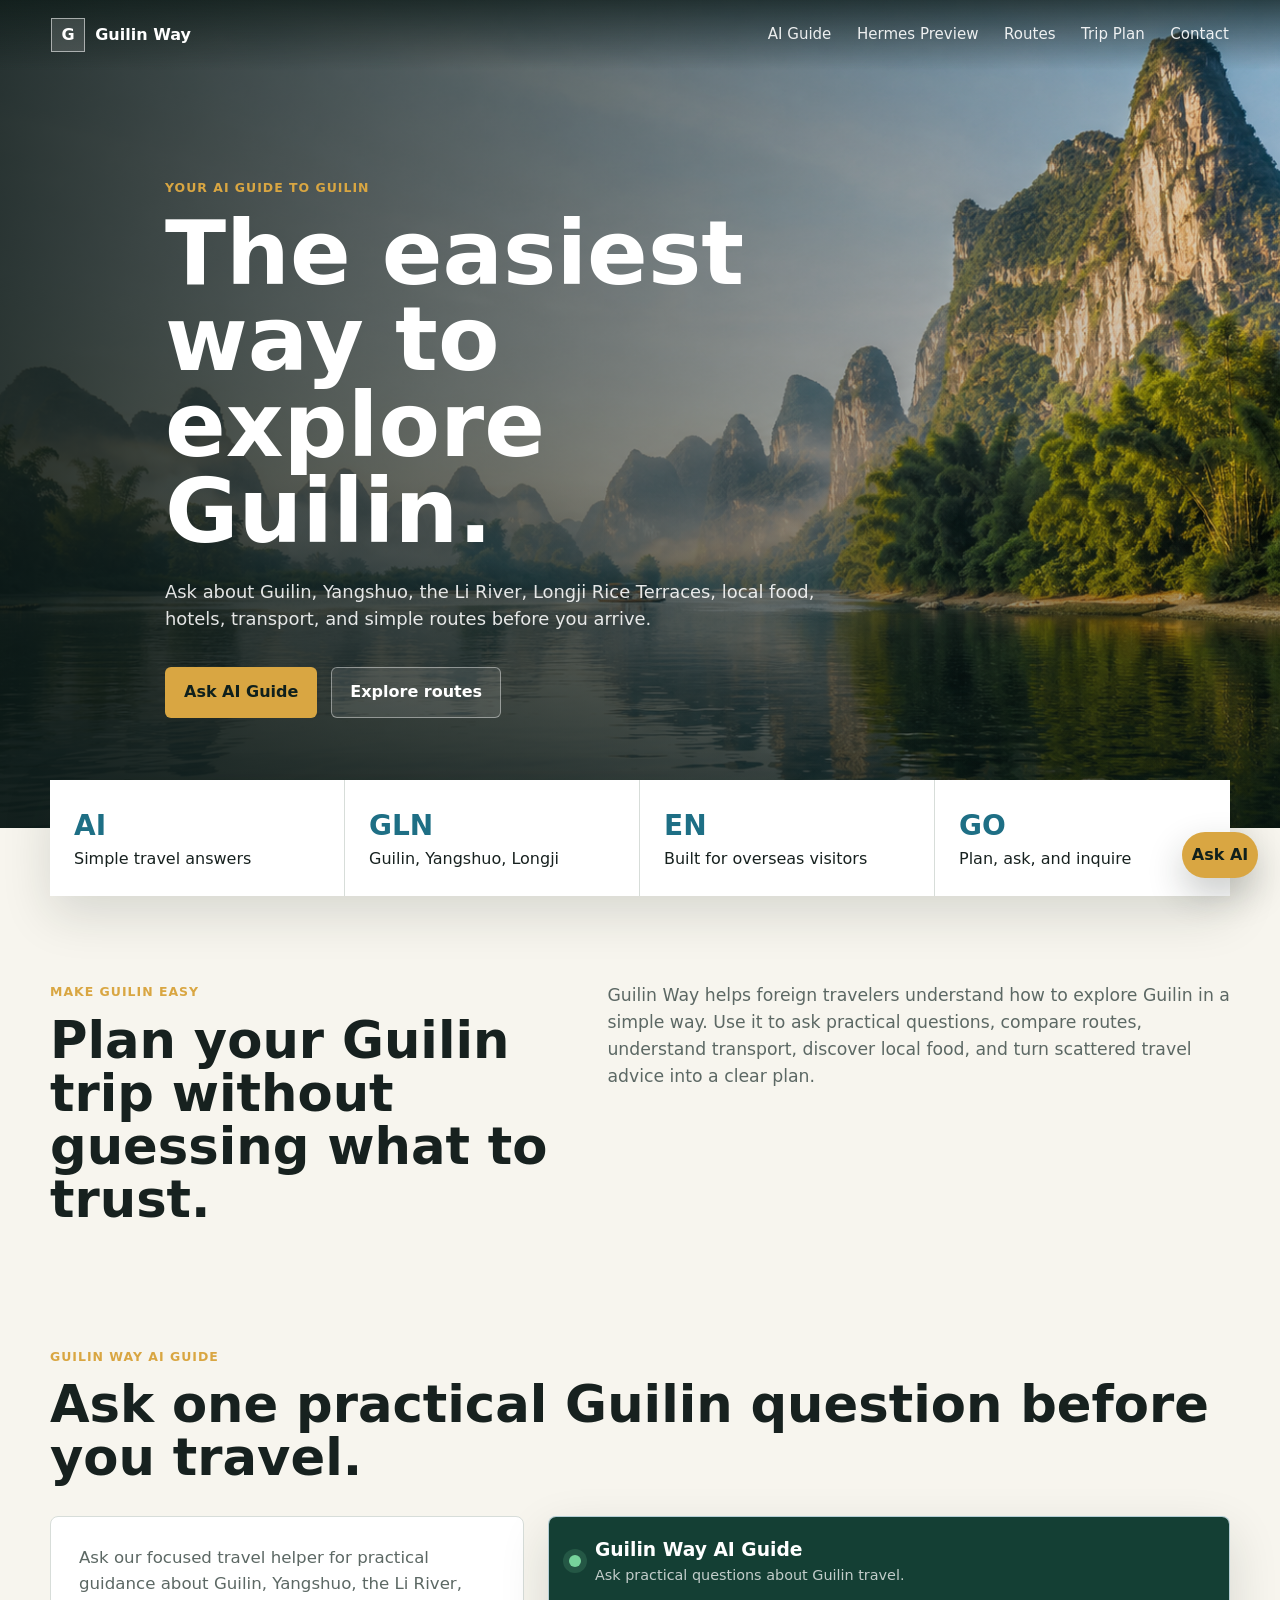
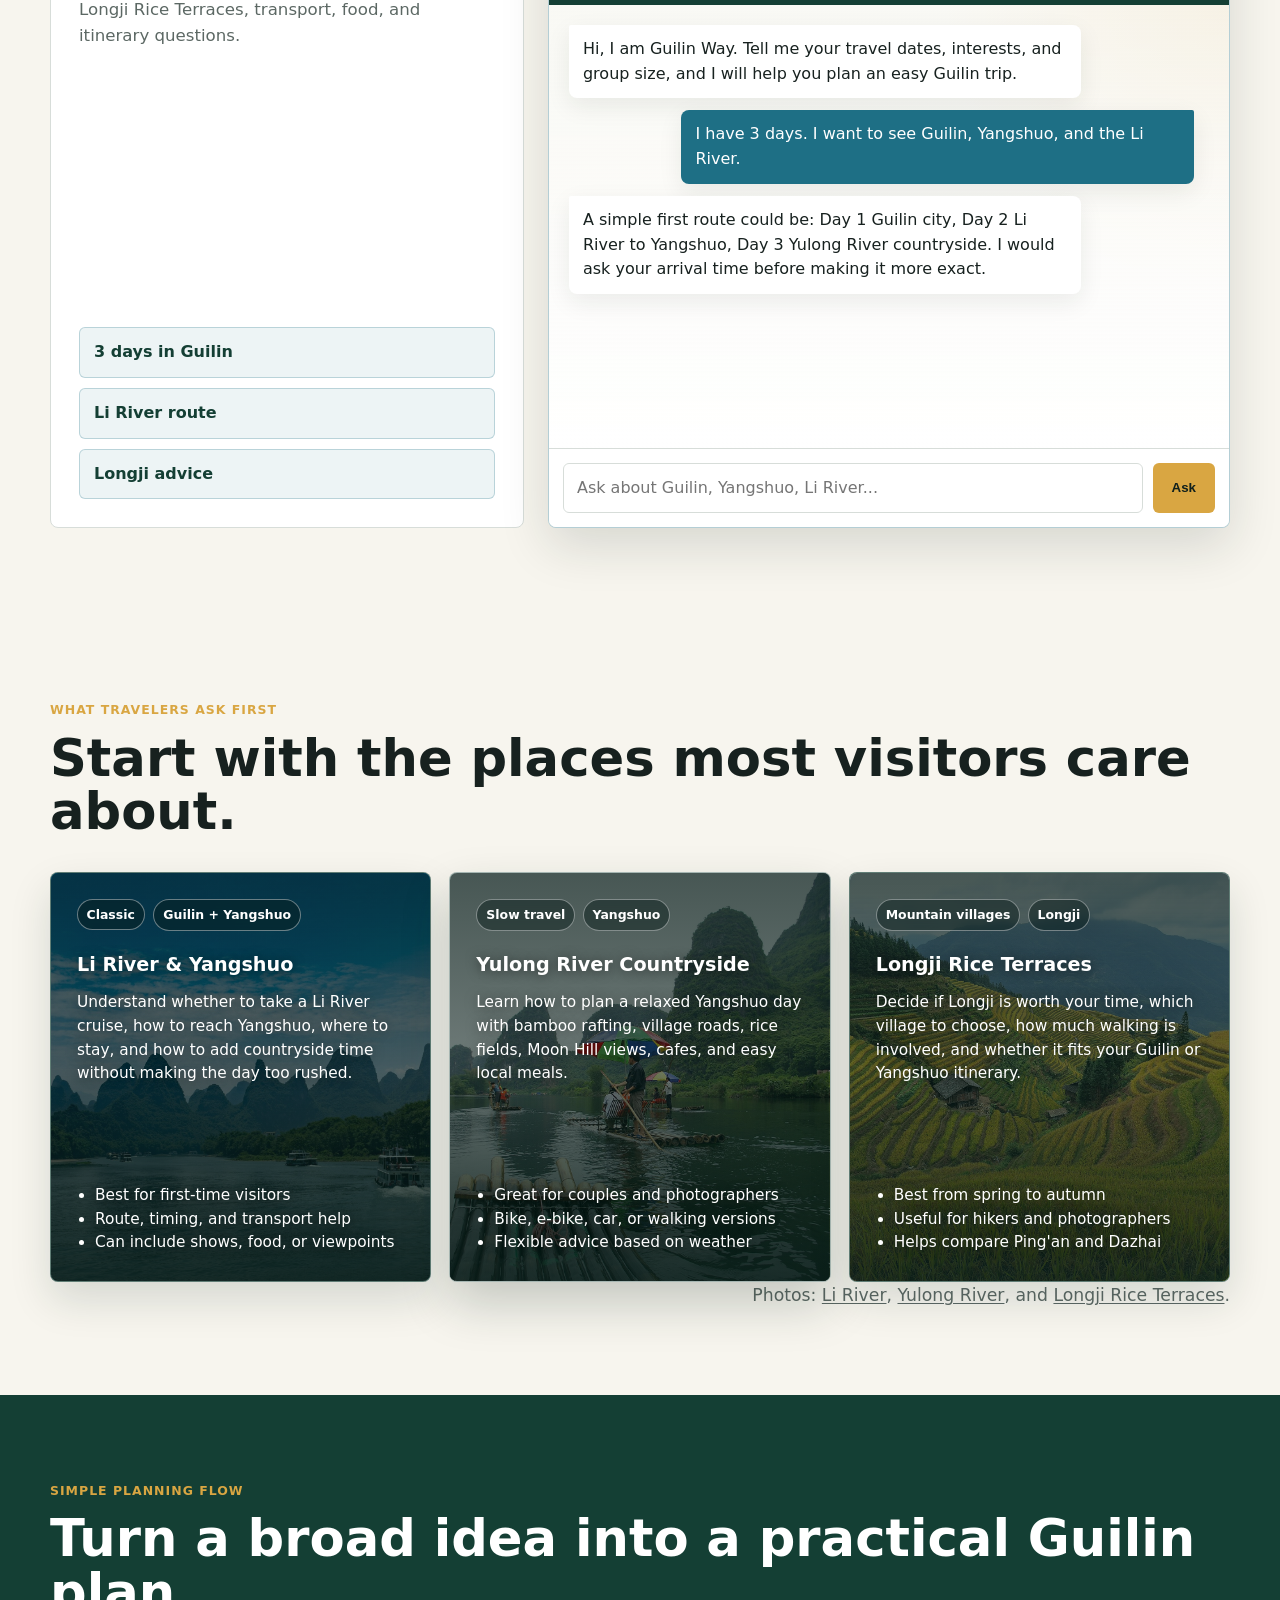
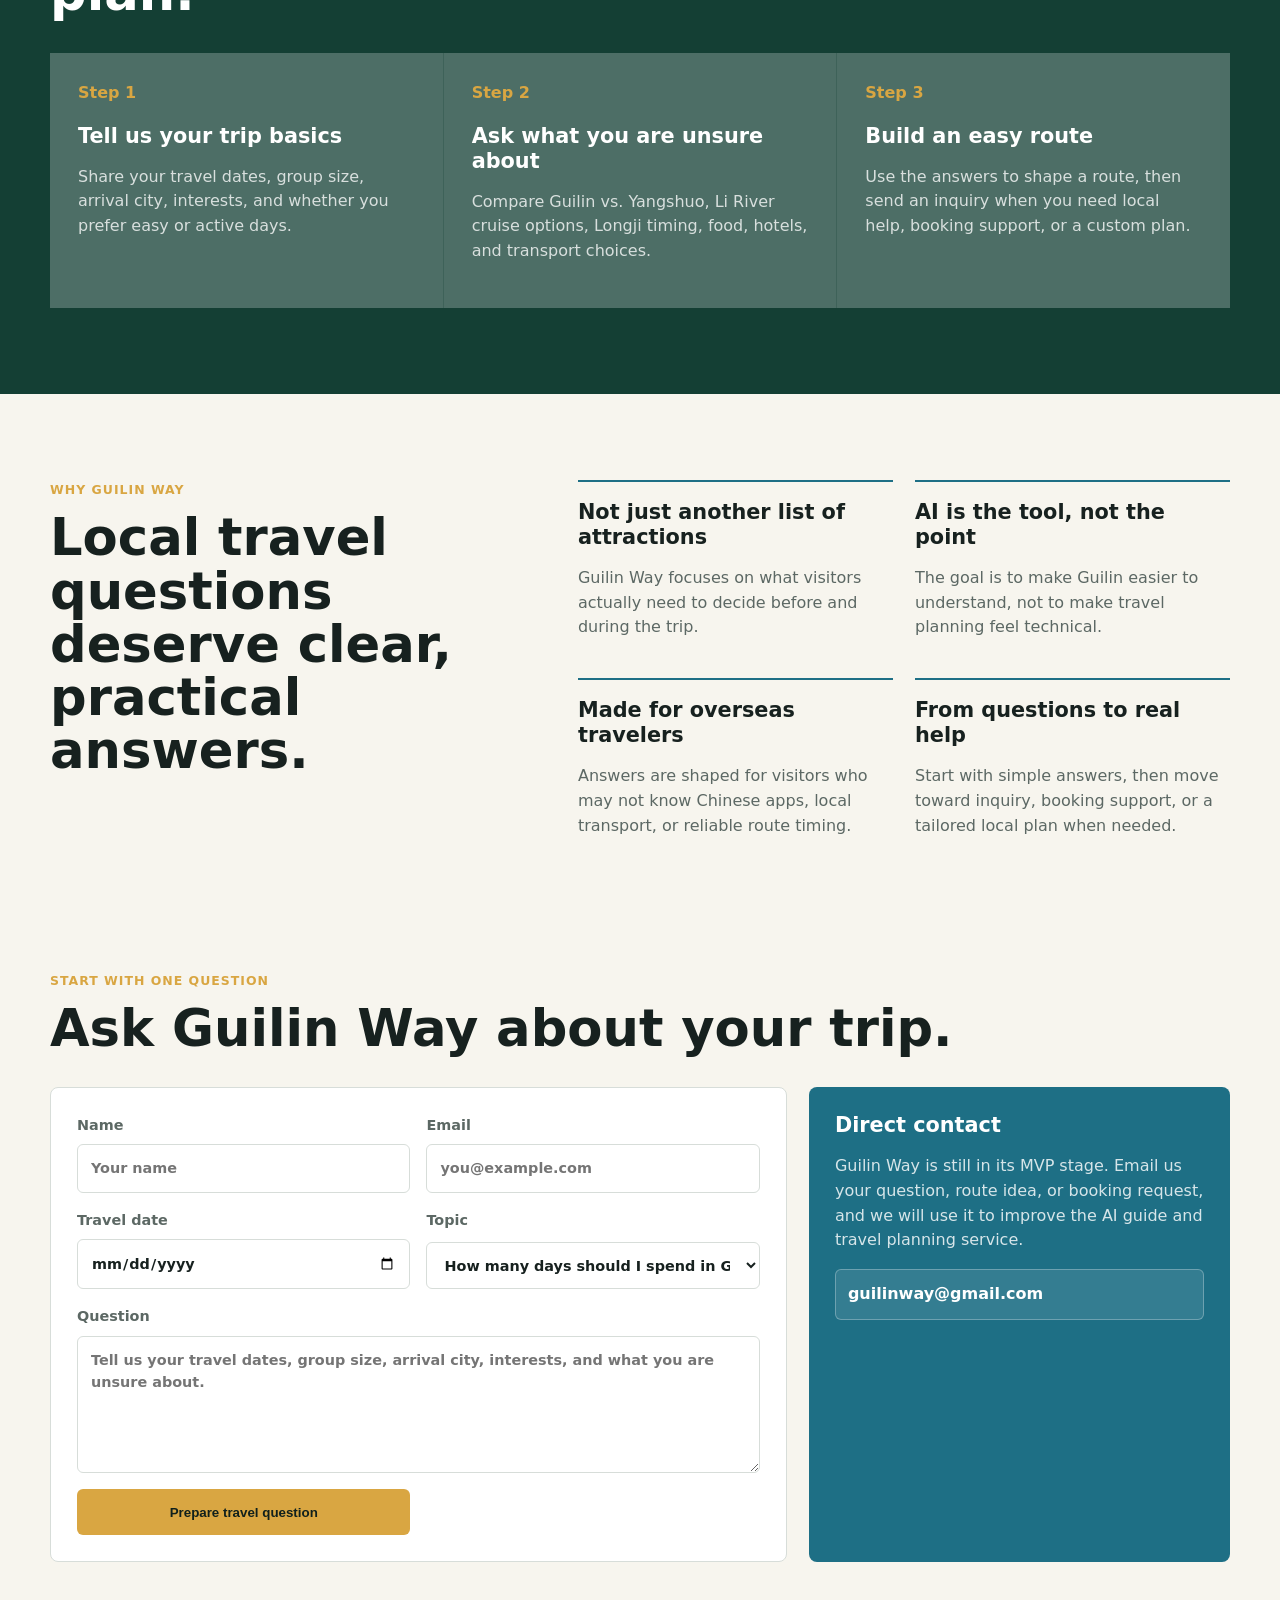
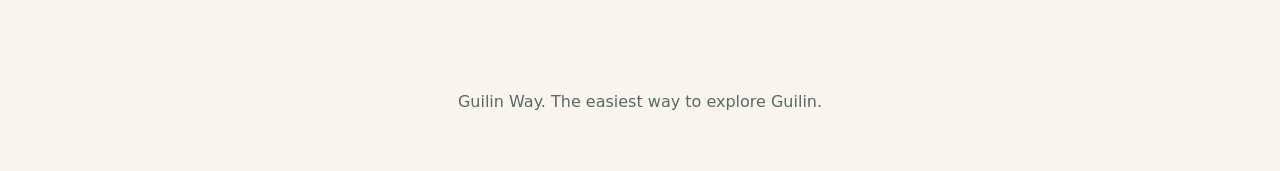
==== commit 190cf51e: "Update site contact email" ====
--- a/index.html
+++ b/index.html
@@ -272,7 +272,7 @@
           <aside class="contact-panel">
             <h3>Direct contact</h3>
             <p>Guilin Way is still in its MVP stage. Email us your question, route idea, or booking request, and we will use it to improve the AI guide and travel planning service.</p>
-            <a class="contact-link" href="mailto:guilinway@outlook.com?subject=Guilin%20Way%20Travel%20Question">guilinway@outlook.com</a>
+            <a class="contact-link" href="mailto:guilinway@gmail.com?subject=Guilin%20Way%20Travel%20Question">guilinway@gmail.com</a>
           </aside>
         </div>
       </section>
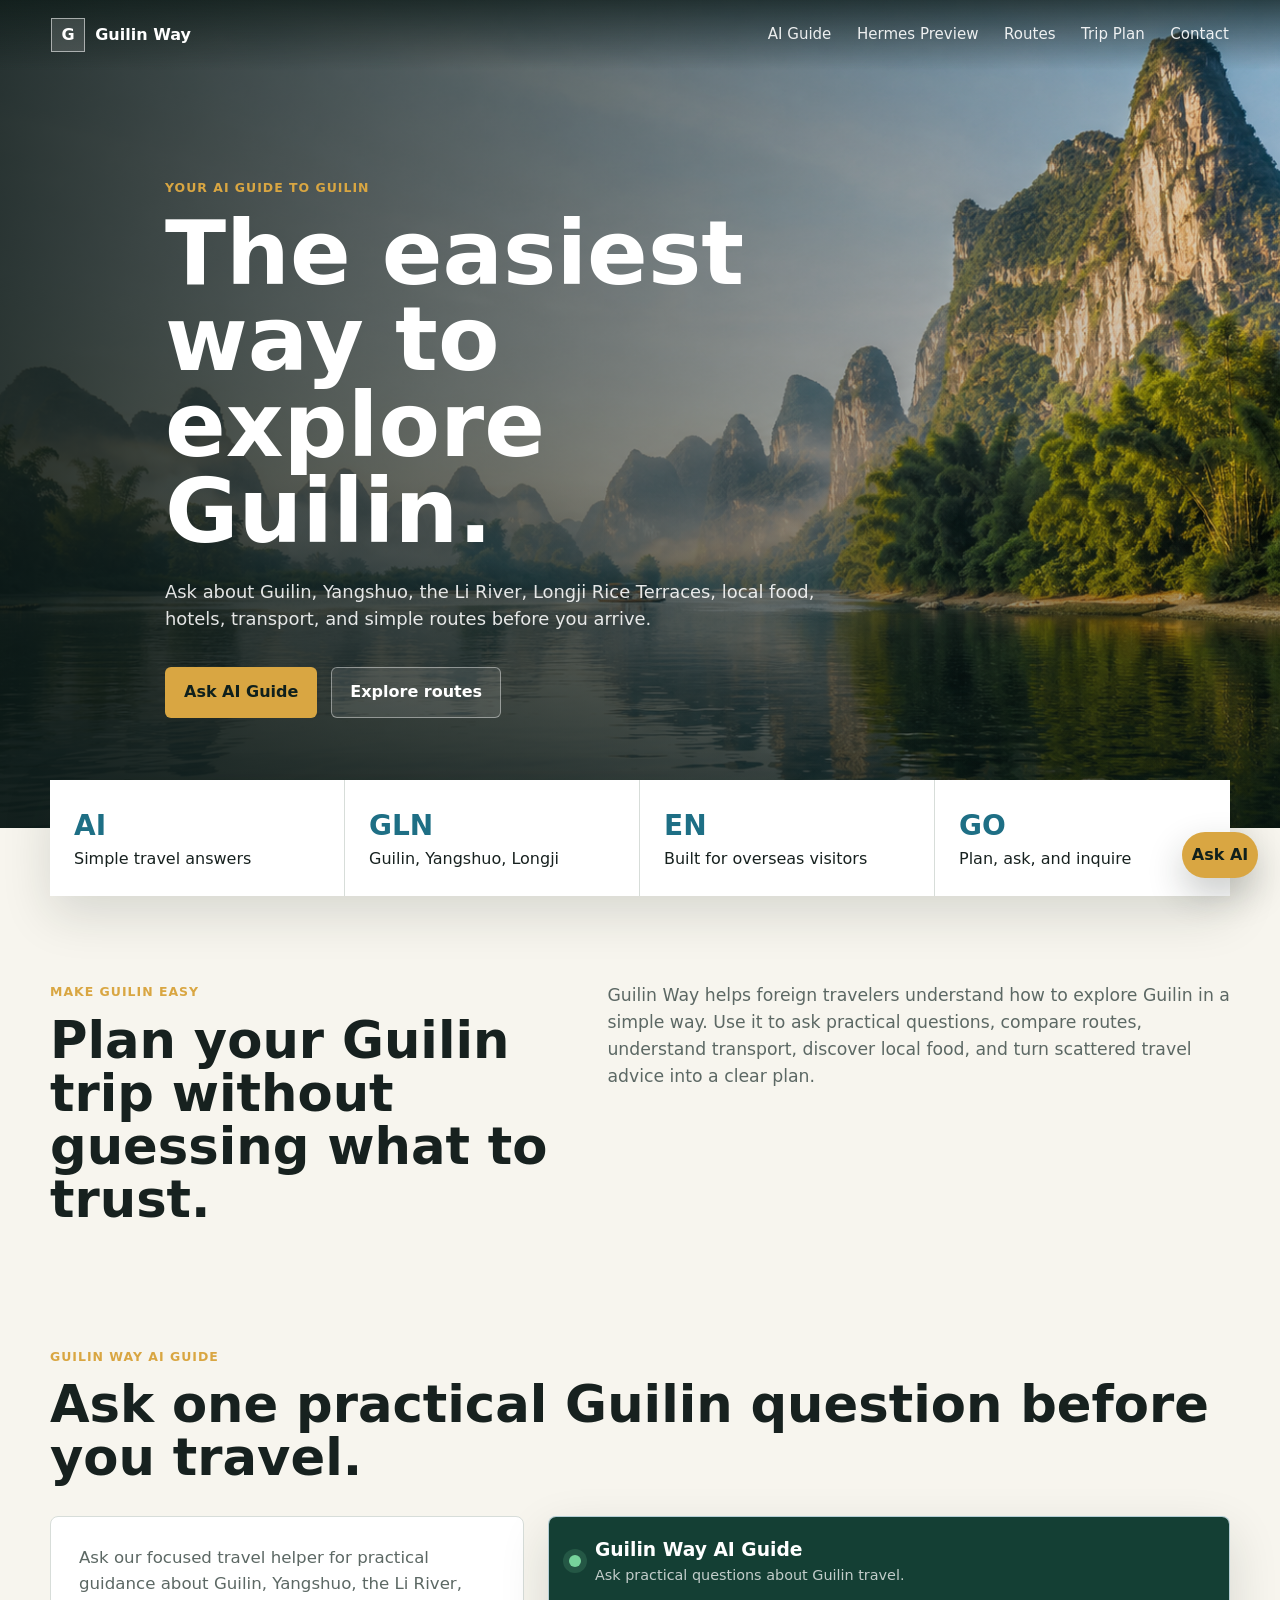
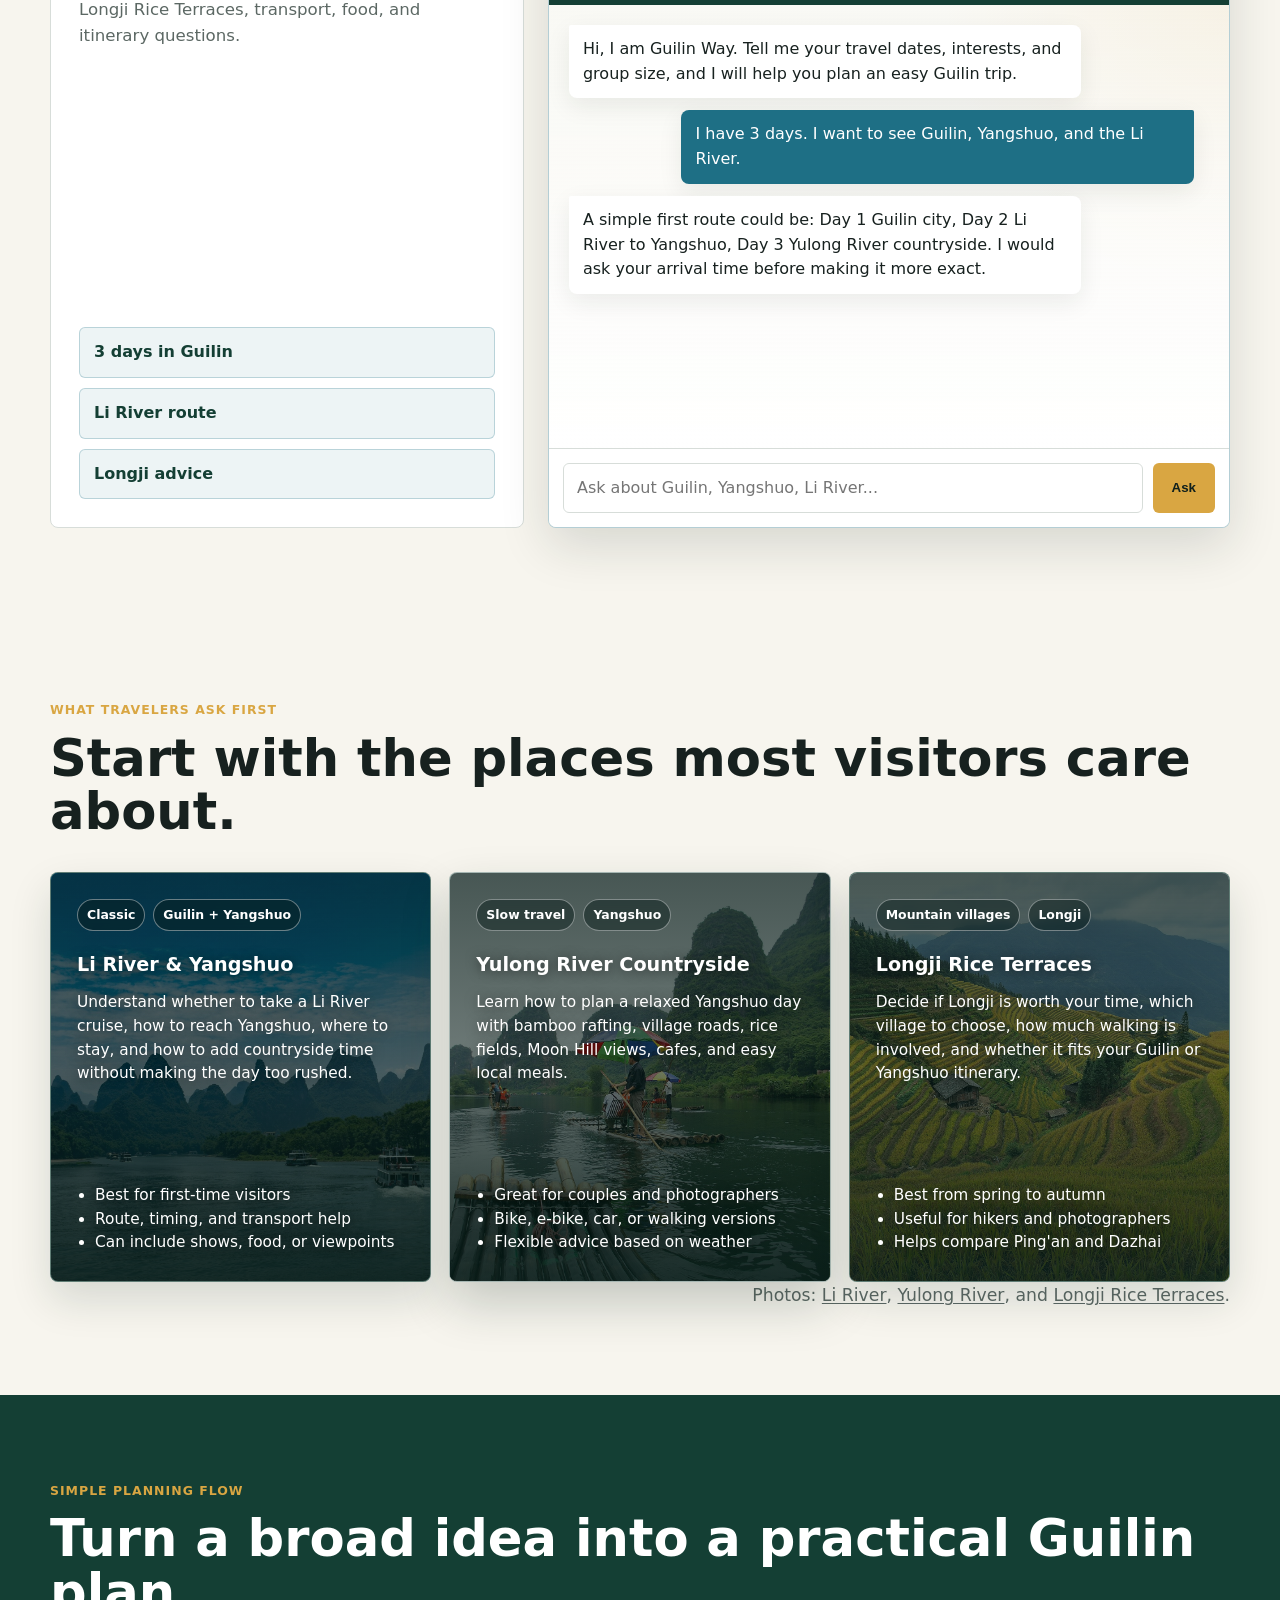
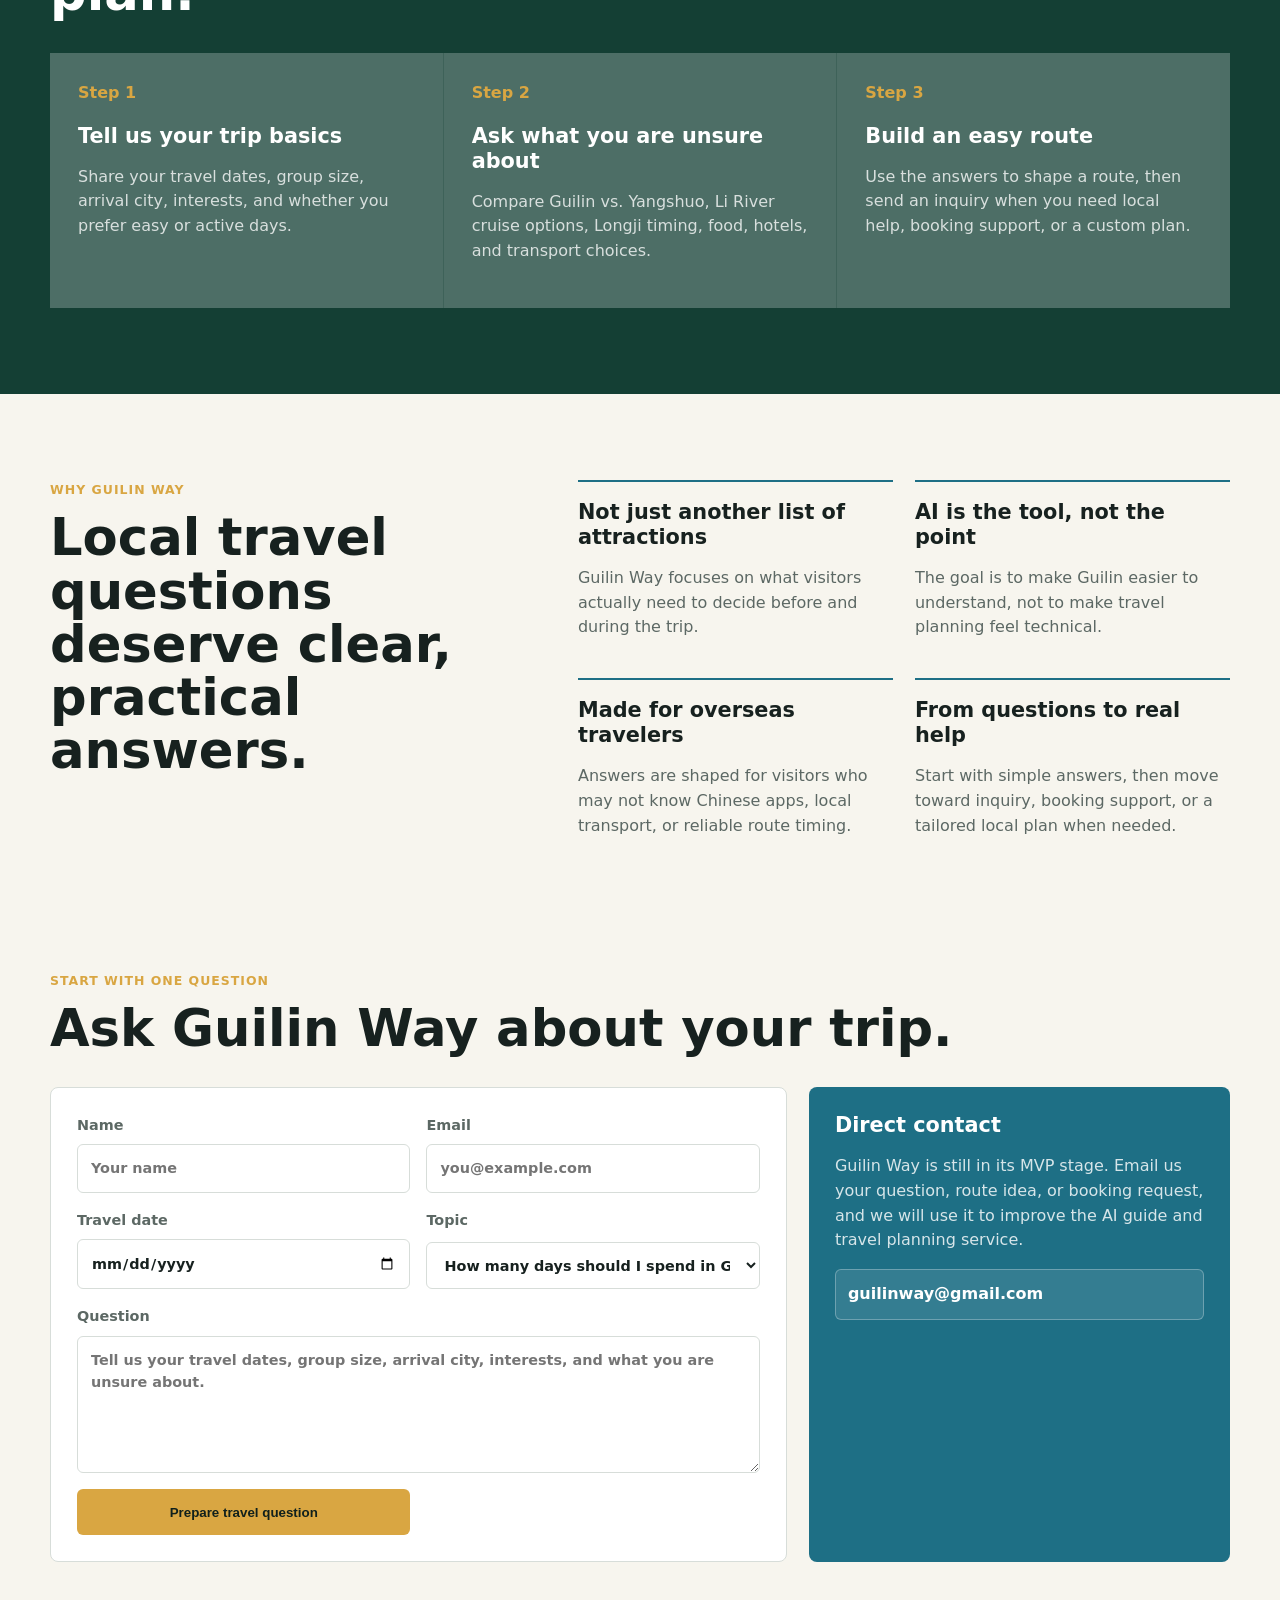
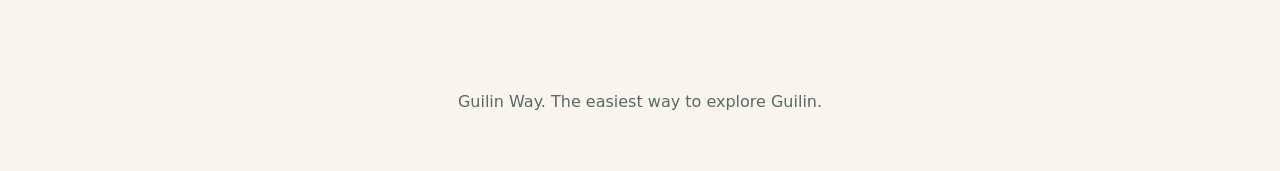
==== commit 8ce4ea74: "Add Google Search Console verification" ====
--- a/index.html
+++ b/index.html
@@ -1,4 +1,4 @@
-﻿<!doctype html>
+<!doctype html>
 <html lang="en">
   <head>
     <meta charset="utf-8">
@@ -8,6 +8,36 @@
       name="description"
       content="Guilin Way is your AI guide to Guilin, Yangshuo, the Li River, and Longji Rice Terraces. Ask questions, plan routes, and explore Guilin the easy way."
     >
+    <meta name="google-site-verification" content="FH-GLRAIYIJRCUGNYoVWO37htr9sQhF3RCeacDL_T84">
+    <meta name="robots" content="index, follow, max-image-preview:large">
+    <link rel="canonical" href="https://guilinway.com/">
+    <meta property="og:type" content="website">
+    <meta property="og:site_name" content="Guilin Way">
+    <meta property="og:title" content="Guilin Way | Your AI Guide to Guilin">
+    <meta
+      property="og:description"
+      content="Ask questions, plan routes, and explore Guilin, Yangshuo, the Li River, and Longji Rice Terraces the easy way."
+    >
+    <meta property="og:url" content="https://guilinway.com/">
+    <meta property="og:image" content="https://guilinway.com/assets/guilin-hero.png">
+    <meta property="og:image:alt" content="Misty Li River landscape with karst mountains near Guilin">
+    <meta name="twitter:card" content="summary_large_image">
+    <meta name="twitter:title" content="Guilin Way | Your AI Guide to Guilin">
+    <meta
+      name="twitter:description"
+      content="Ask questions, plan routes, and explore Guilin, Yangshuo, the Li River, and Longji Rice Terraces the easy way."
+    >
+    <meta name="twitter:image" content="https://guilinway.com/assets/guilin-hero.png">
+    <script type="application/ld+json">
+      {
+        "@context": "https://schema.org",
+        "@type": "WebSite",
+        "name": "Guilin Way",
+        "url": "https://guilinway.com/",
+        "description": "An English-first AI travel guide for Guilin, Yangshuo, the Li River, and Longji Rice Terraces.",
+        "inLanguage": "en"
+      }
+    </script>
     <link rel="stylesheet" href="styles.css">
   </head>
   <body>
@@ -286,4 +316,4 @@
 
     <script src="script.js"></script>
   </body>
-</html>+</html>
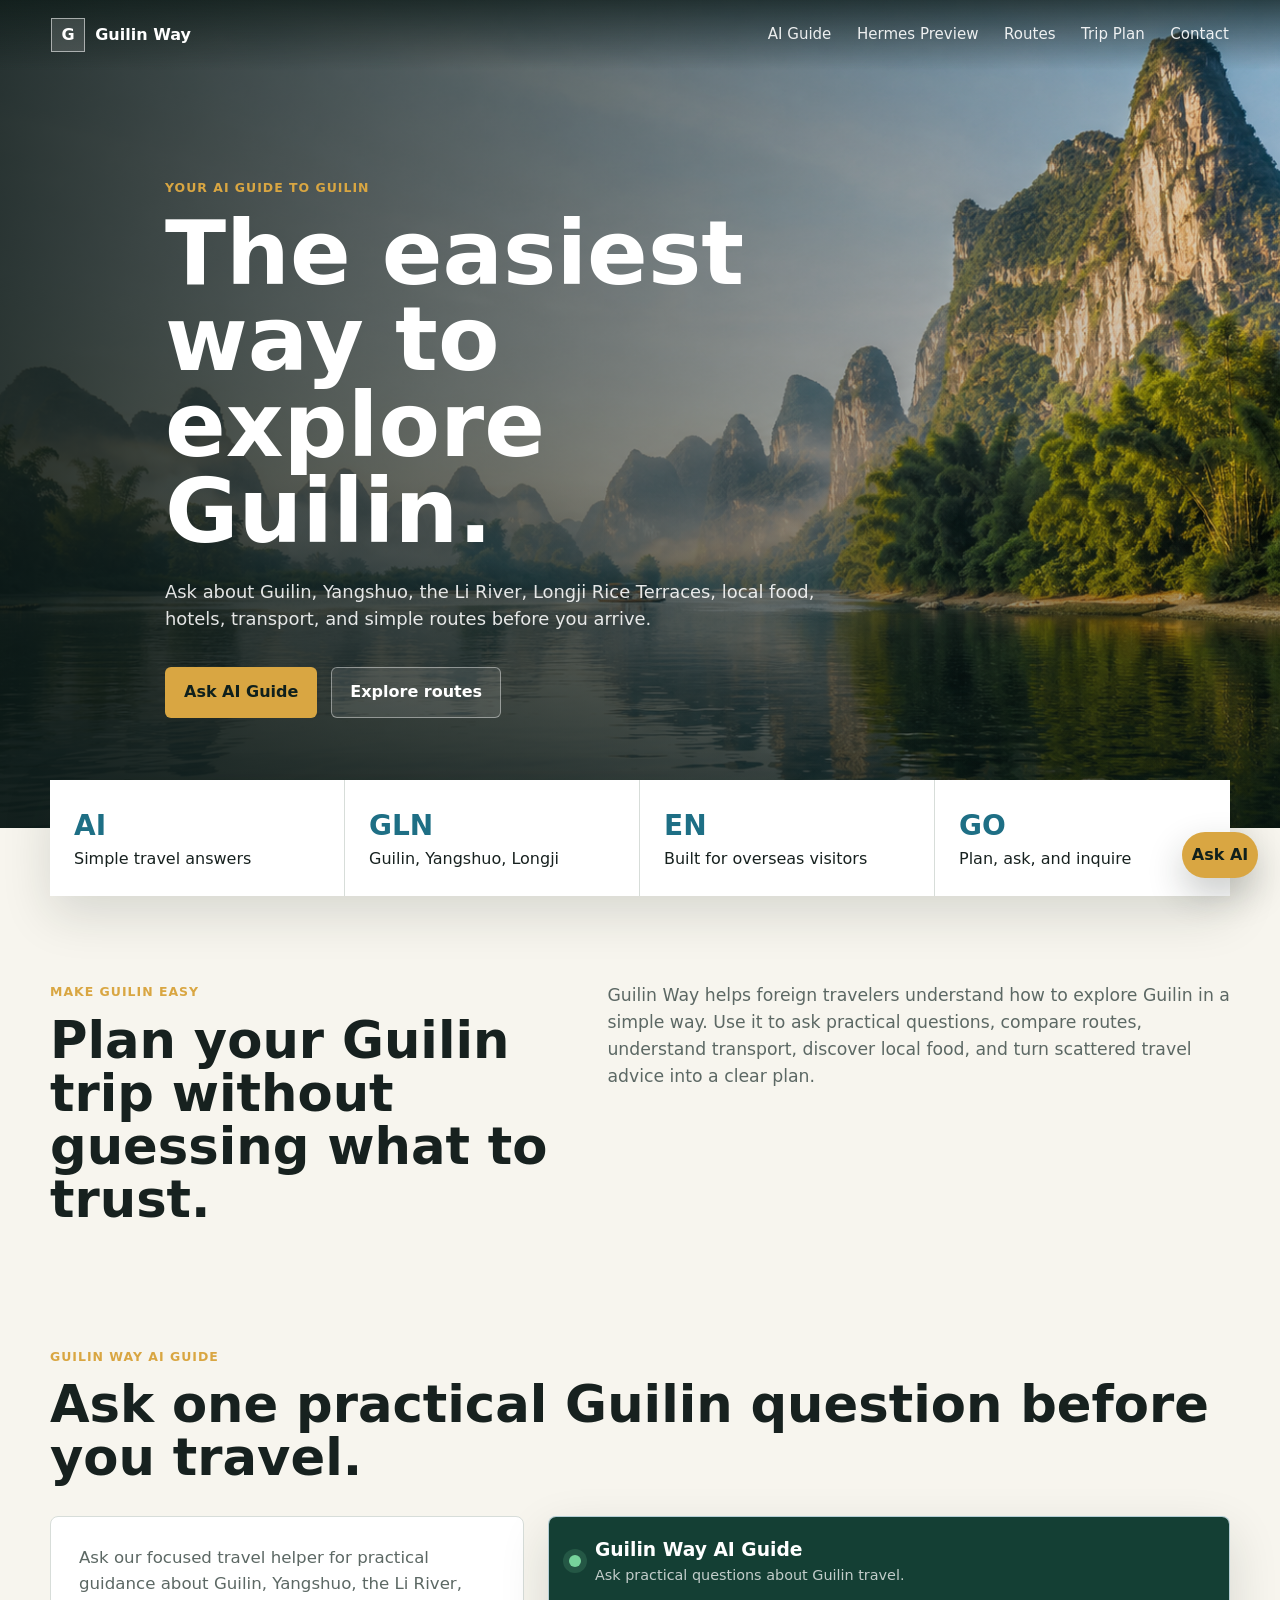
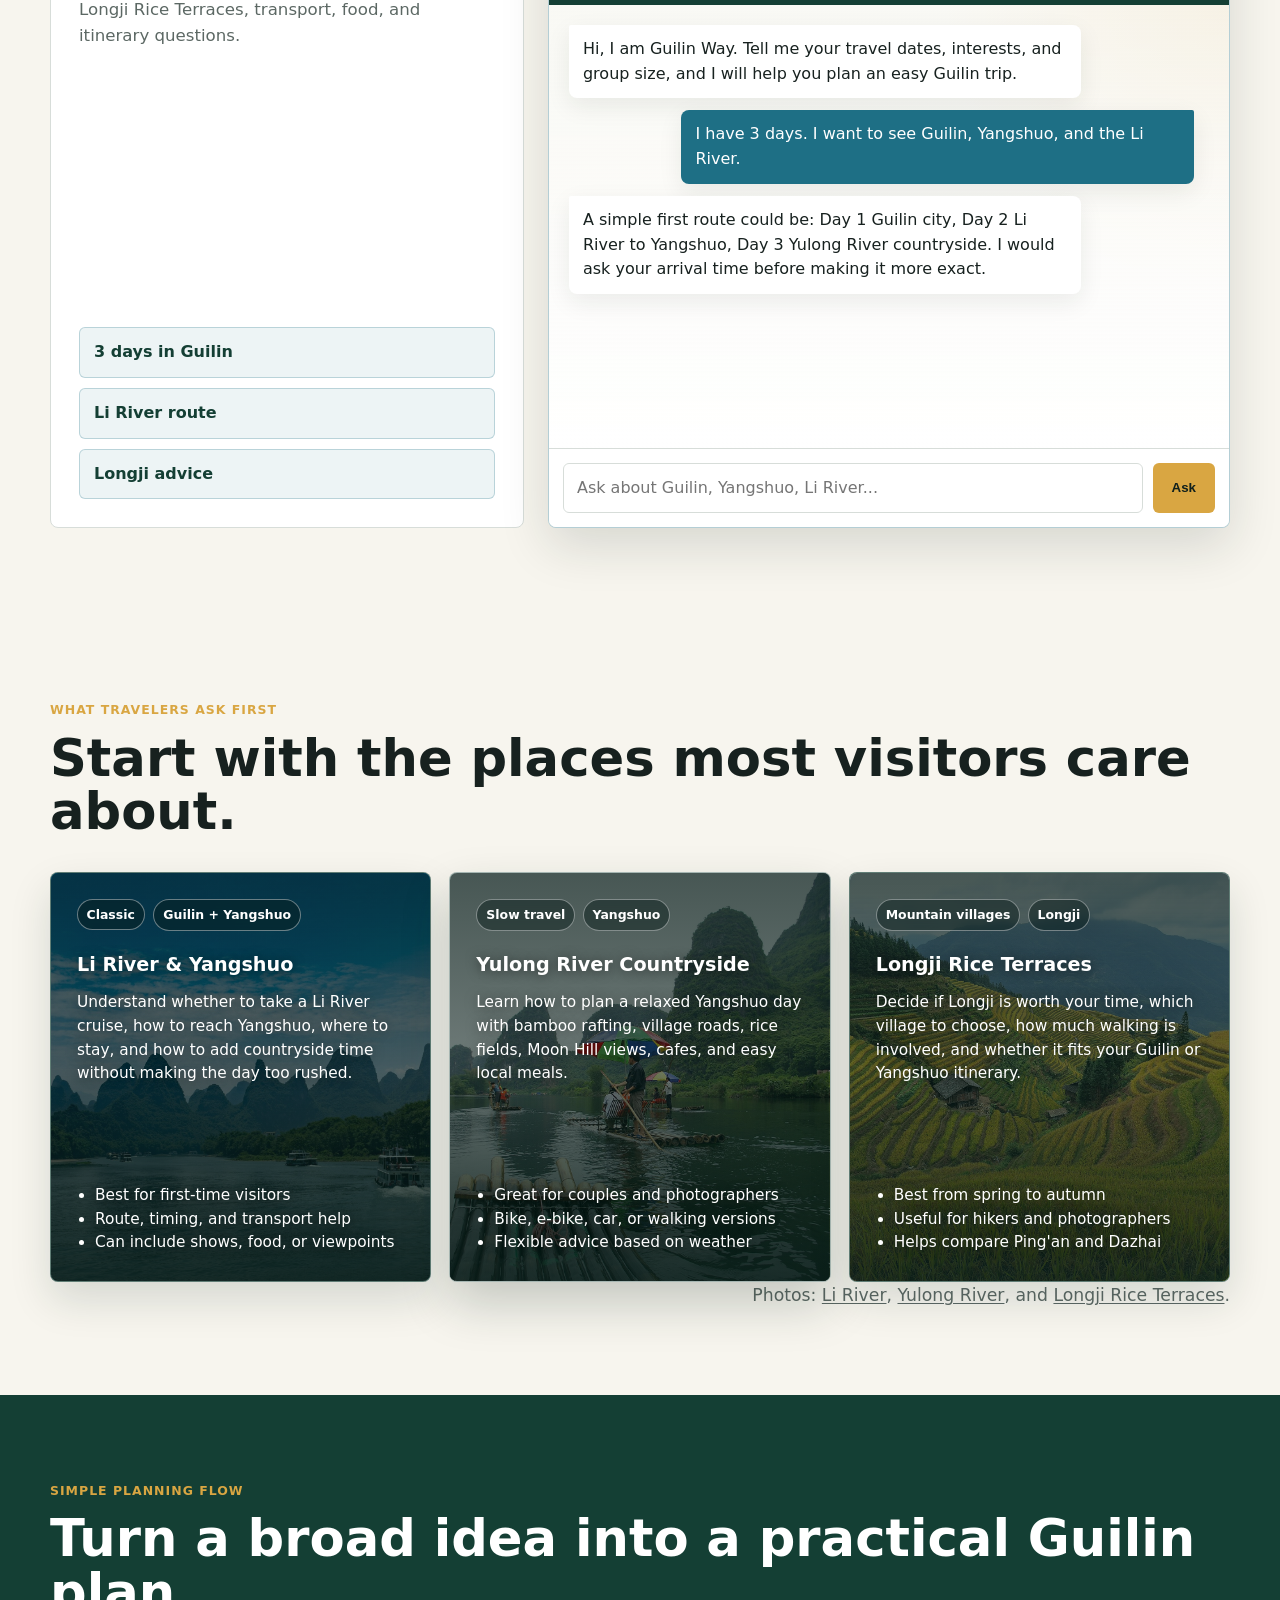
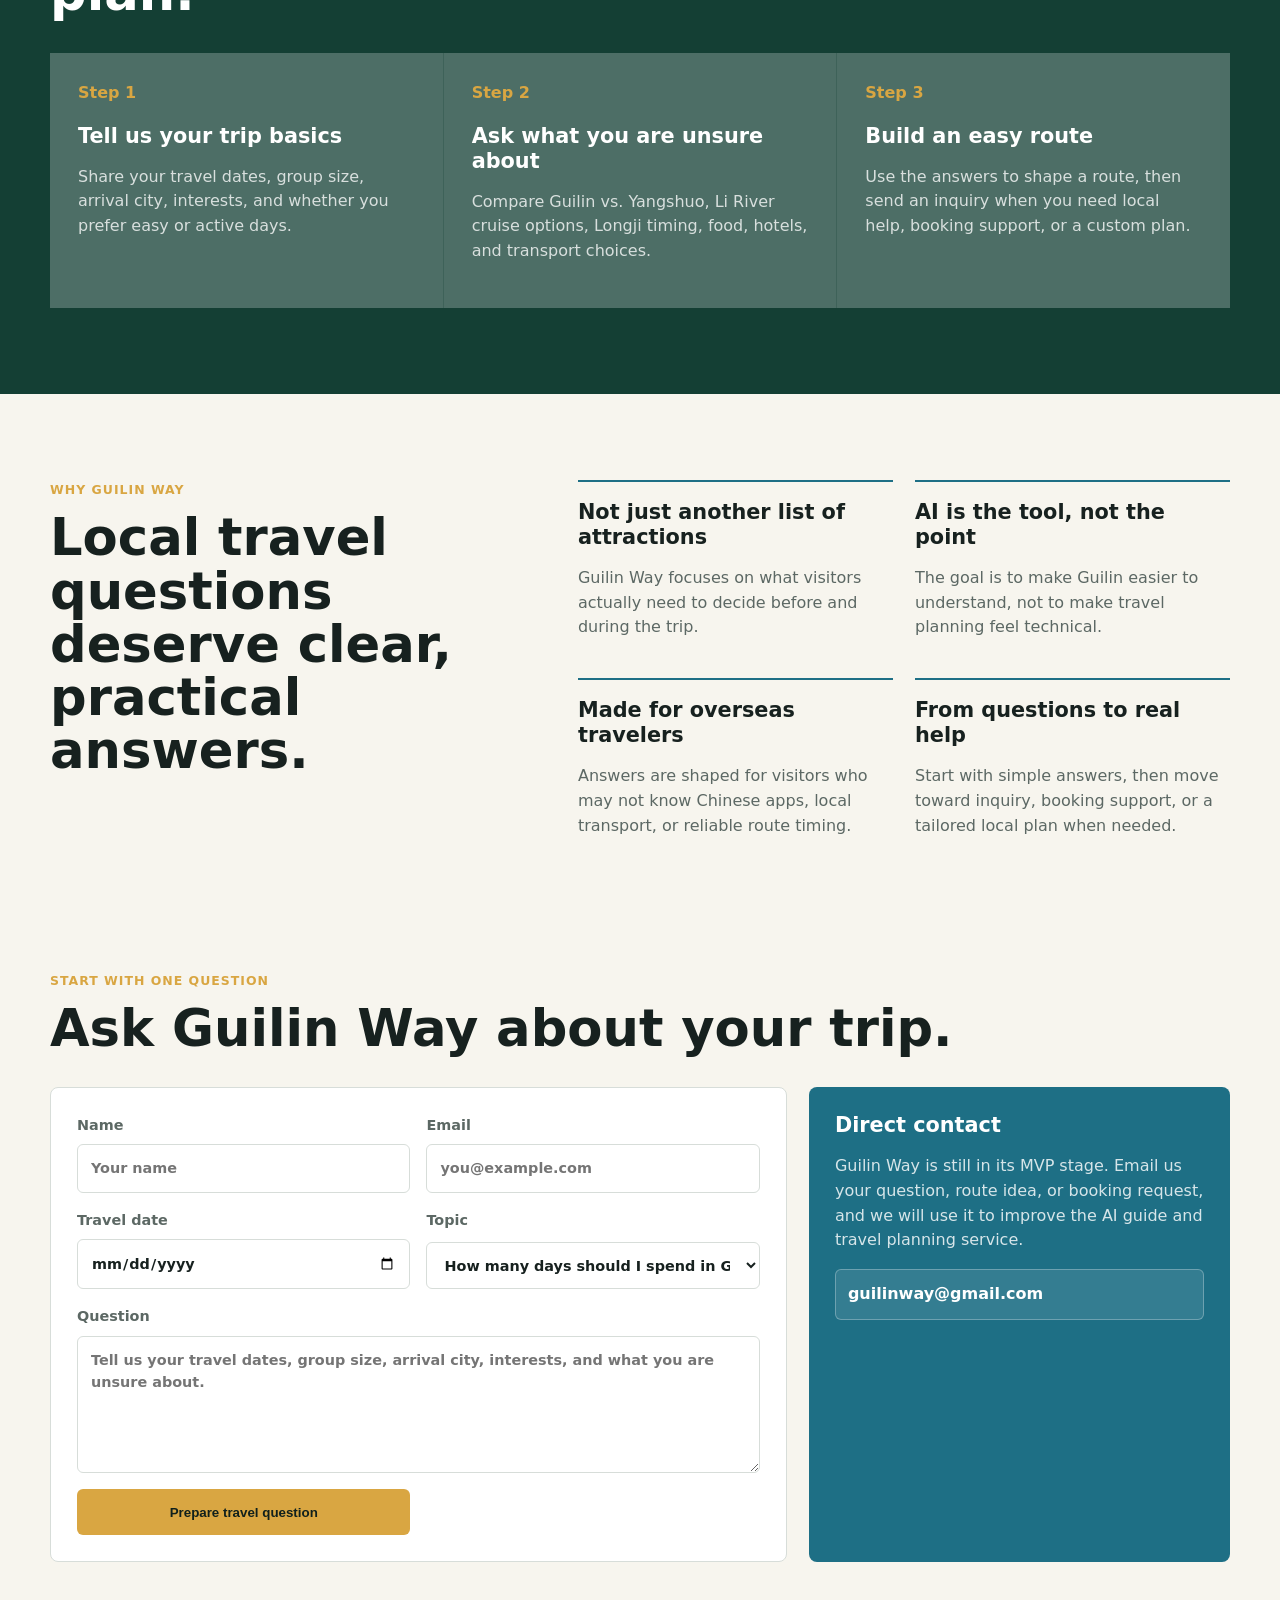
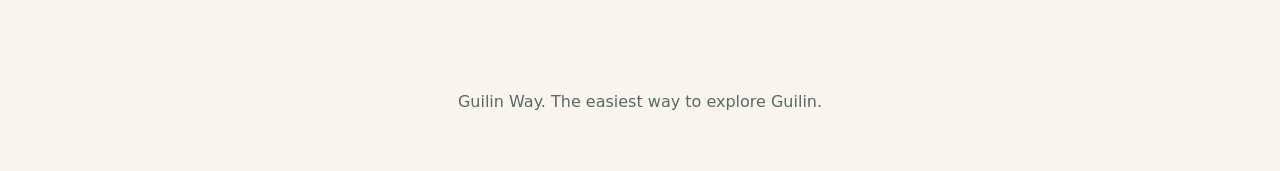
==== commit 829973f1: "Add Google Analytics tracking" ====
--- a/index.html
+++ b/index.html
@@ -10,6 +10,13 @@
     >
     <meta name="google-site-verification" content="FH-GLRAIYIJRCUGNYoVWO37htr9sQhF3RCeacDL_T84">
     <meta name="robots" content="index, follow, max-image-preview:large">
+    <script async src="https://www.googletagmanager.com/gtag/js?id=G-V2RP7TC9G9"></script>
+    <script>
+      window.dataLayer = window.dataLayer || [];
+      function gtag(){dataLayer.push(arguments);}
+      gtag('js', new Date());
+      gtag('config', 'G-V2RP7TC9G9');
+    </script>
     <link rel="canonical" href="https://guilinway.com/">
     <meta property="og:type" content="website">
     <meta property="og:site_name" content="Guilin Way">
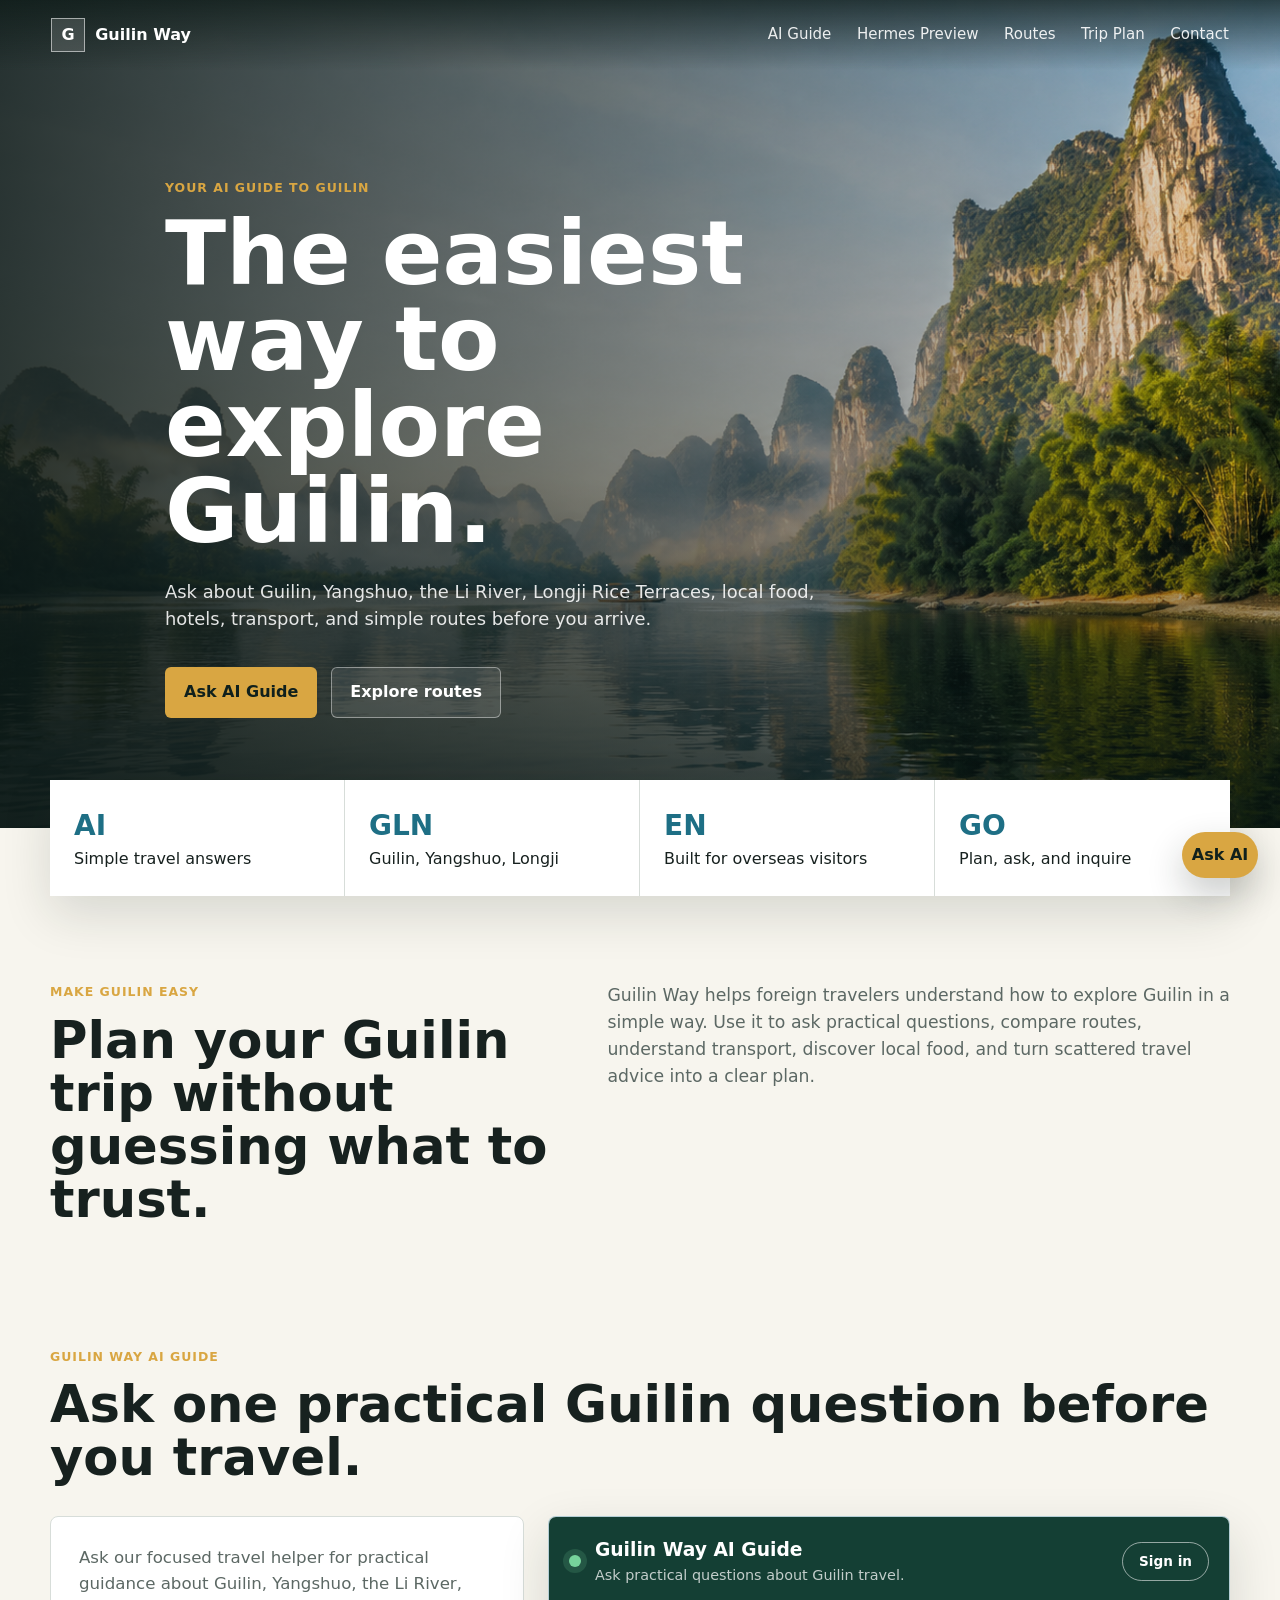
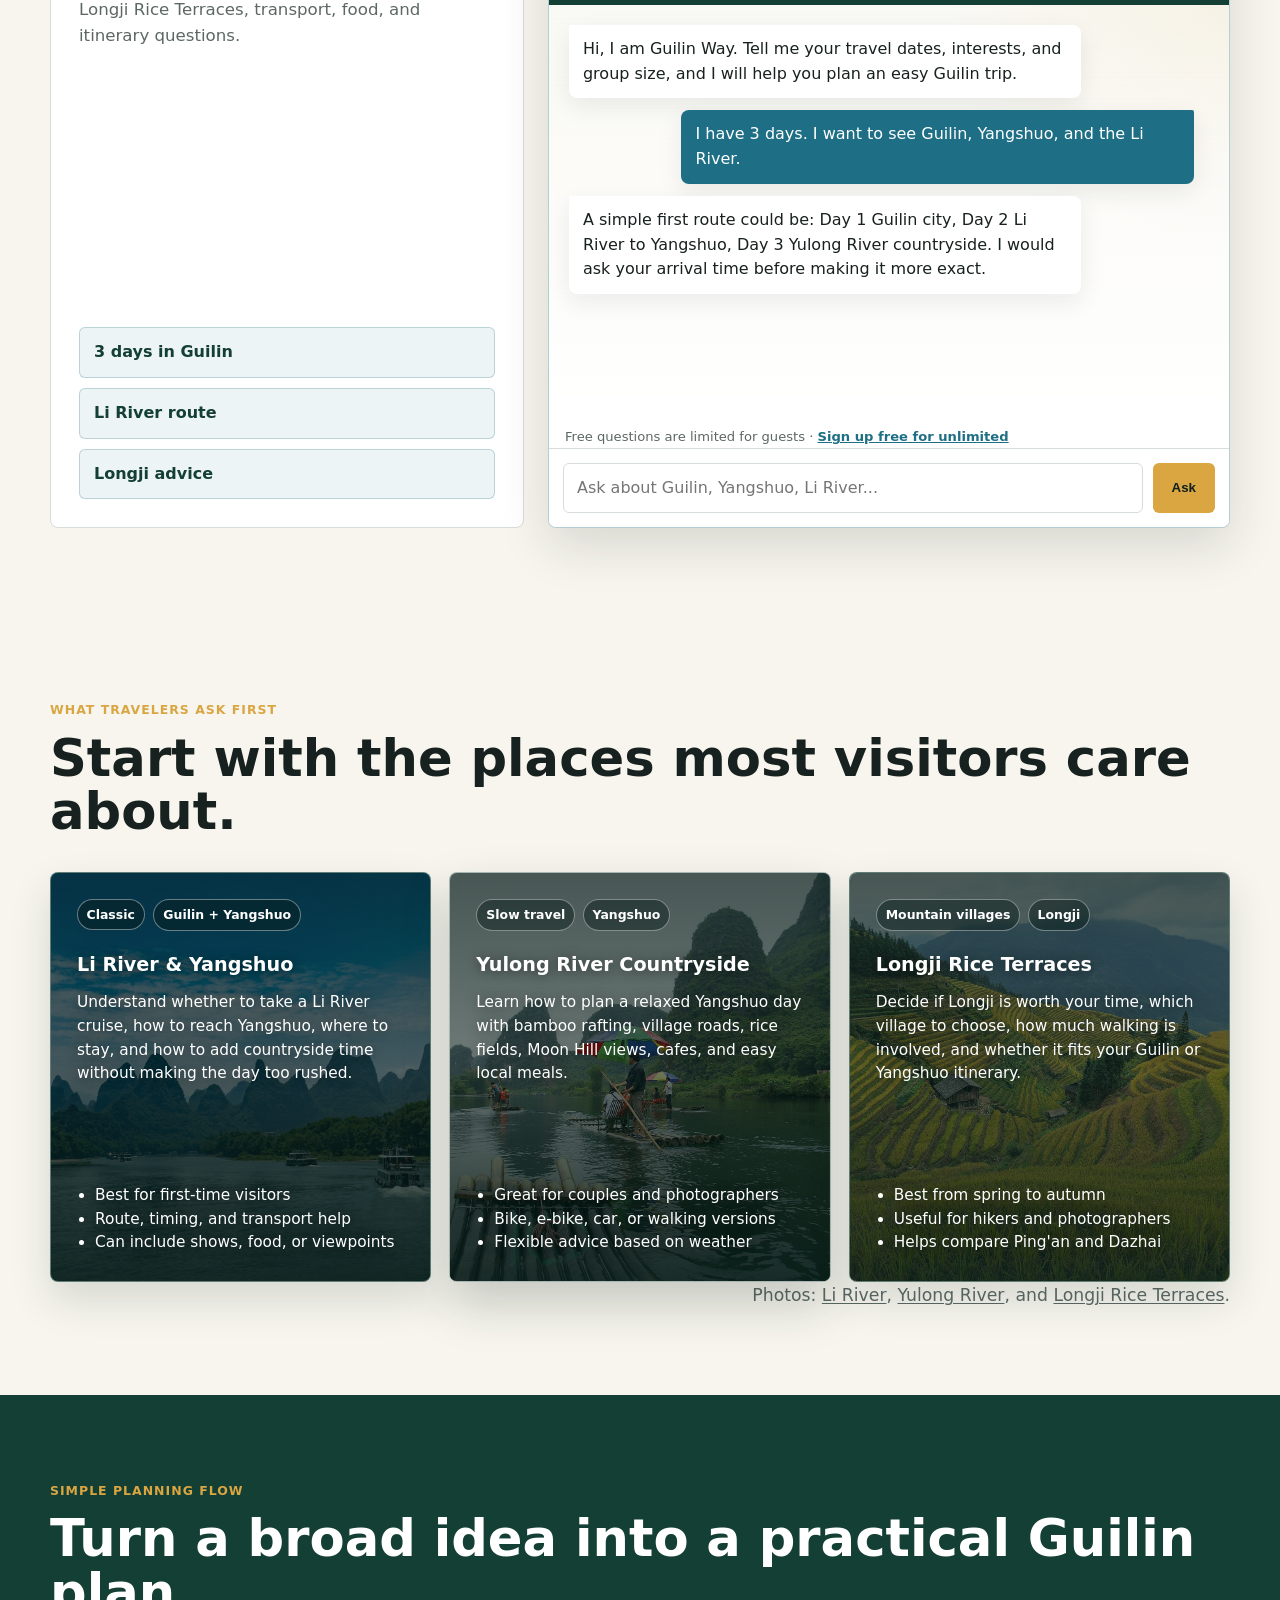
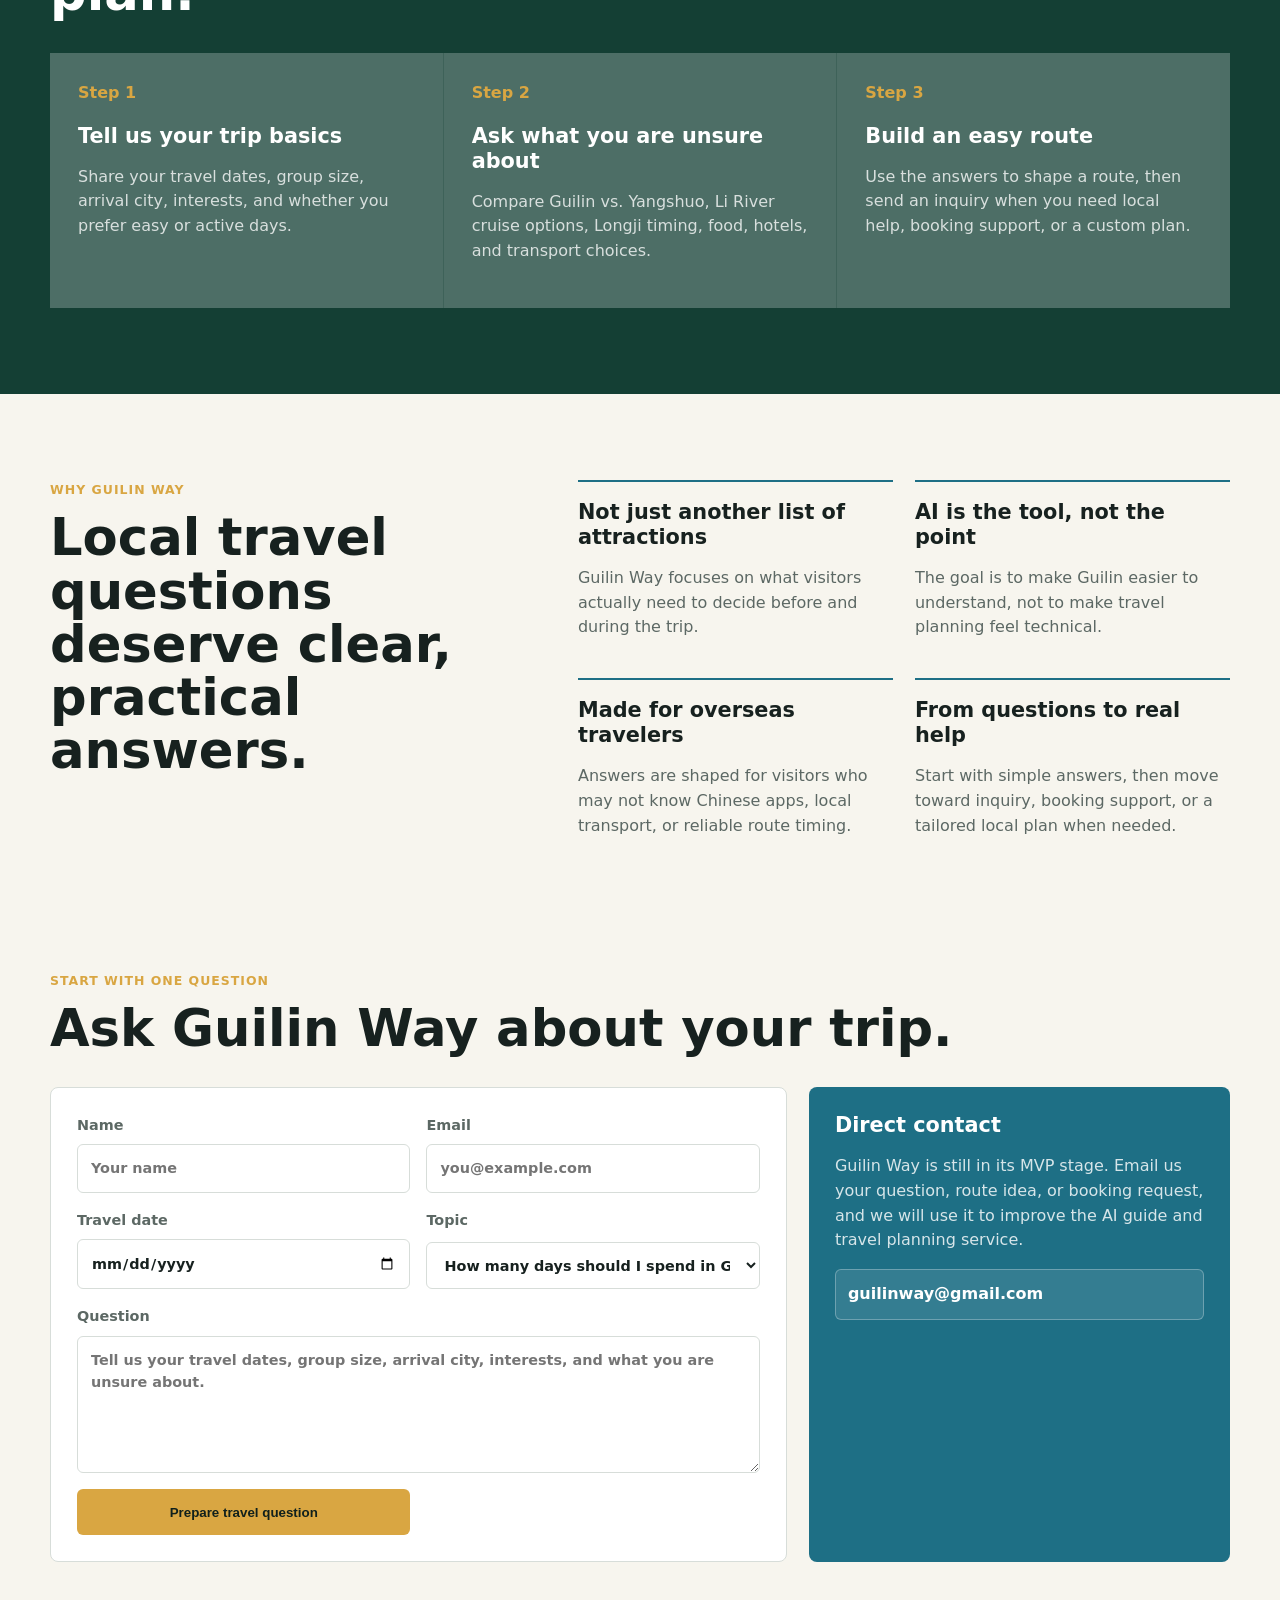
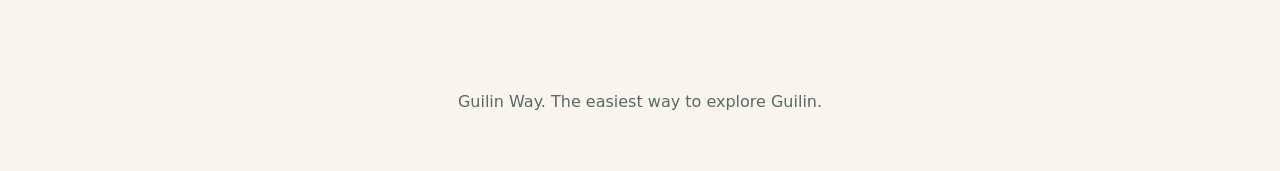
==== commit 86f3817f: "加注册登录框" ====
--- a/index.html
+++ b/index.html
@@ -136,6 +136,7 @@
                 <h3>Guilin Way AI Guide</h3>
                 <p>Ask practical questions about Guilin travel.</p>
               </div>
+              <div class="ai-auth" id="aiAuth"></div>
             </div>
             <div class="ai-chat-window" id="aiChatWindow" aria-live="polite">
               <div class="ai-message agent">
@@ -148,6 +149,7 @@
                 A simple first route could be: Day 1 Guilin city, Day 2 Li River to Yangshuo, Day 3 Yulong River countryside. I would ask your arrival time before making it more exact.
               </div>
             </div>
+            <div class="ai-quota" id="aiQuota" aria-live="polite"></div>
             <form class="ai-chat-form" id="aiChatForm">
               <label class="sr-only" for="aiQuestion">Ask Guilin Way AI Guide</label>
               <input id="aiQuestion" name="question" maxlength="1200" placeholder="Ask about Guilin, Yangshuo, Li River..." autocomplete="off">
@@ -321,6 +323,28 @@
       <p>Guilin Way. The easiest way to explore Guilin.</p>
     </footer>
 
+    <div class="auth-modal-backdrop" id="authModal" hidden>
+      <div class="auth-modal" role="dialog" aria-modal="true" aria-labelledby="authModalTitle">
+        <button type="button" class="auth-modal-close" id="authModalClose" aria-label="Close">×</button>
+        <h3 id="authModalTitle">Sign in</h3>
+        <p class="auth-modal-sub" id="authModalSub">Welcome back.</p>
+        <form id="authForm">
+          <label>
+            Email
+            <input type="email" id="authEmail" required autocomplete="email">
+          </label>
+          <label>
+            Password
+            <input type="password" id="authPassword" required minlength="8" autocomplete="current-password">
+          </label>
+          <p class="auth-error" id="authError" hidden></p>
+          <button class="button primary" type="submit" id="authSubmit">Sign in</button>
+        </form>
+        <p class="auth-switch">New here? <button type="button" id="authSwitch">Create an account</button></p>
+      </div>
+    </div>
+
     <script src="script.js"></script>
+    <script src="script-auth.js"></script>
   </body>
 </html>
--- a/styles.css
+++ b/styles.css
@@ -747,3 +747,167 @@
     bottom: 14px;
   }
 }
+
+/* ---- Membership auth UI ---- */
+.ai-auth {
+  margin-left: auto;
+  display: flex;
+  align-items: center;
+  gap: 10px;
+  flex-shrink: 0;
+}
+
+.ai-auth-btn {
+  font: inherit;
+  font-size: 0.85rem;
+  font-weight: 700;
+  color: #fff;
+  background: transparent;
+  border: 1px solid rgba(255, 255, 255, 0.55);
+  border-radius: 999px;
+  padding: 8px 16px;
+  cursor: pointer;
+  white-space: nowrap;
+}
+
+.ai-auth-btn:hover {
+  background: rgba(255, 255, 255, 0.14);
+}
+
+.ai-auth-email {
+  font-size: 0.85rem;
+  color: rgba(255, 255, 255, 0.85);
+  max-width: 180px;
+  overflow: hidden;
+  text-overflow: ellipsis;
+  white-space: nowrap;
+}
+
+.ai-quota {
+  margin: 0;
+  padding: 10px 16px 0;
+  font-size: 0.82rem;
+  color: var(--muted);
+  background: var(--surface);
+}
+
+.ai-quota:empty {
+  display: none;
+}
+
+.ai-quota button {
+  font: inherit;
+  font-size: inherit;
+  color: var(--river);
+  background: none;
+  border: none;
+  padding: 0;
+  cursor: pointer;
+  text-decoration: underline;
+  font-weight: 700;
+}
+
+.auth-modal-backdrop {
+  position: fixed;
+  inset: 0;
+  z-index: 50;
+  display: flex;
+  align-items: center;
+  justify-content: center;
+  padding: 20px;
+  background: rgba(16, 32, 28, 0.55);
+}
+
+.auth-modal-backdrop[hidden] {
+  display: none;
+}
+
+.auth-modal {
+  position: relative;
+  width: min(400px, 100%);
+  padding: 28px 26px 24px;
+  border-radius: 12px;
+  background: #fff;
+  box-shadow: 0 24px 60px rgba(23, 33, 31, 0.3);
+}
+
+.auth-modal h3 {
+  margin: 0 0 6px;
+}
+
+.auth-modal-sub {
+  margin: 0 0 18px;
+  font-size: 0.9rem;
+  color: var(--muted);
+}
+
+.auth-modal-close {
+  position: absolute;
+  top: 10px;
+  right: 14px;
+  font-size: 1.4rem;
+  line-height: 1;
+  color: var(--muted);
+  background: none;
+  border: none;
+  cursor: pointer;
+}
+
+.auth-modal label {
+  display: block;
+  margin-bottom: 14px;
+  font-size: 0.85rem;
+  font-weight: 700;
+}
+
+.auth-modal input {
+  display: block;
+  width: 100%;
+  margin-top: 6px;
+  min-height: 44px;
+  padding: 10px 12px;
+  font: inherit;
+  font-weight: 400;
+  border: 1px solid var(--line);
+  border-radius: 8px;
+  box-sizing: border-box;
+}
+
+.auth-modal .button {
+  width: 100%;
+}
+
+.auth-error {
+  margin: 0 0 14px;
+  font-size: 0.85rem;
+  color: #8b2f2f;
+}
+
+.auth-switch {
+  margin: 16px 0 0;
+  font-size: 0.85rem;
+  text-align: center;
+  color: var(--muted);
+}
+
+.auth-switch button {
+  font: inherit;
+  color: var(--river);
+  background: none;
+  border: none;
+  cursor: pointer;
+  text-decoration: underline;
+  font-weight: 700;
+}
+
+.ai-nudge-button {
+  font: inherit;
+  font-weight: 700;
+  color: #fff;
+  background: var(--river);
+  border: none;
+  border-radius: 999px;
+  padding: 8px 16px;
+  margin-top: 10px;
+  cursor: pointer;
+}
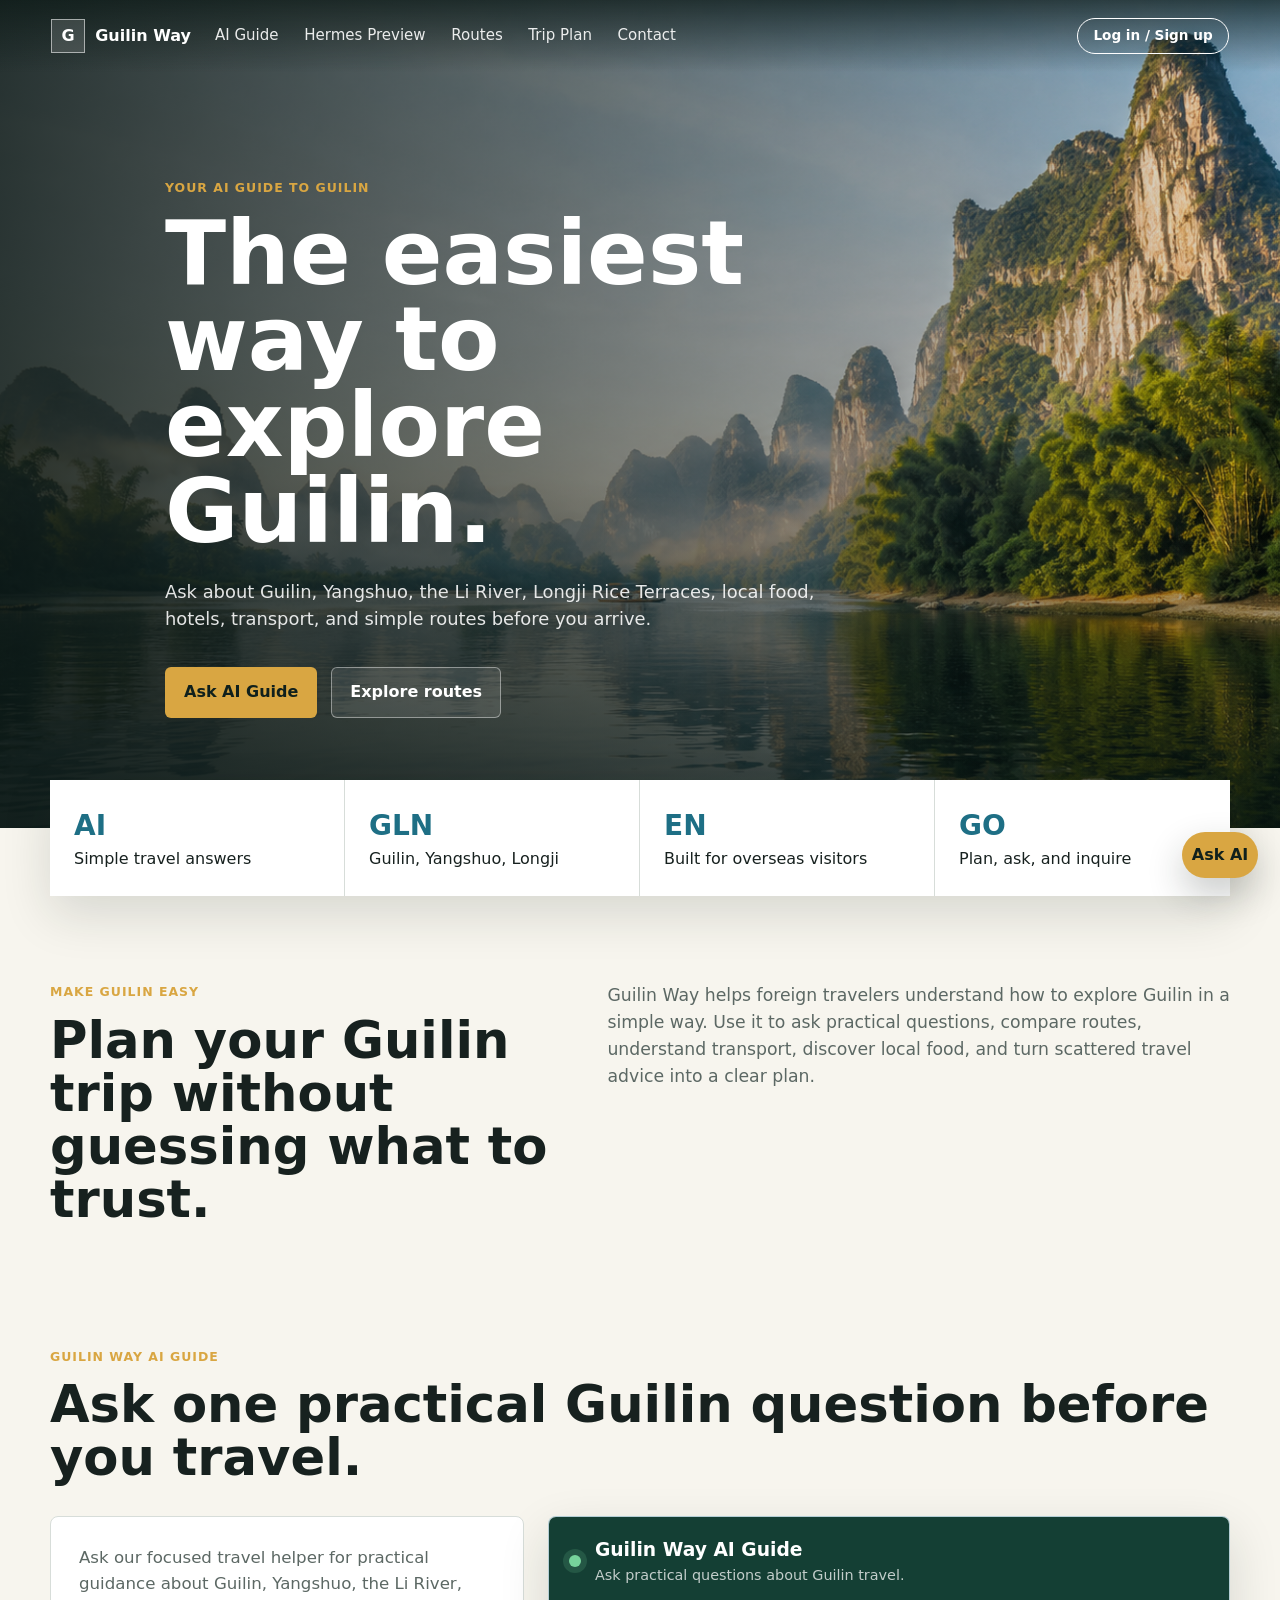
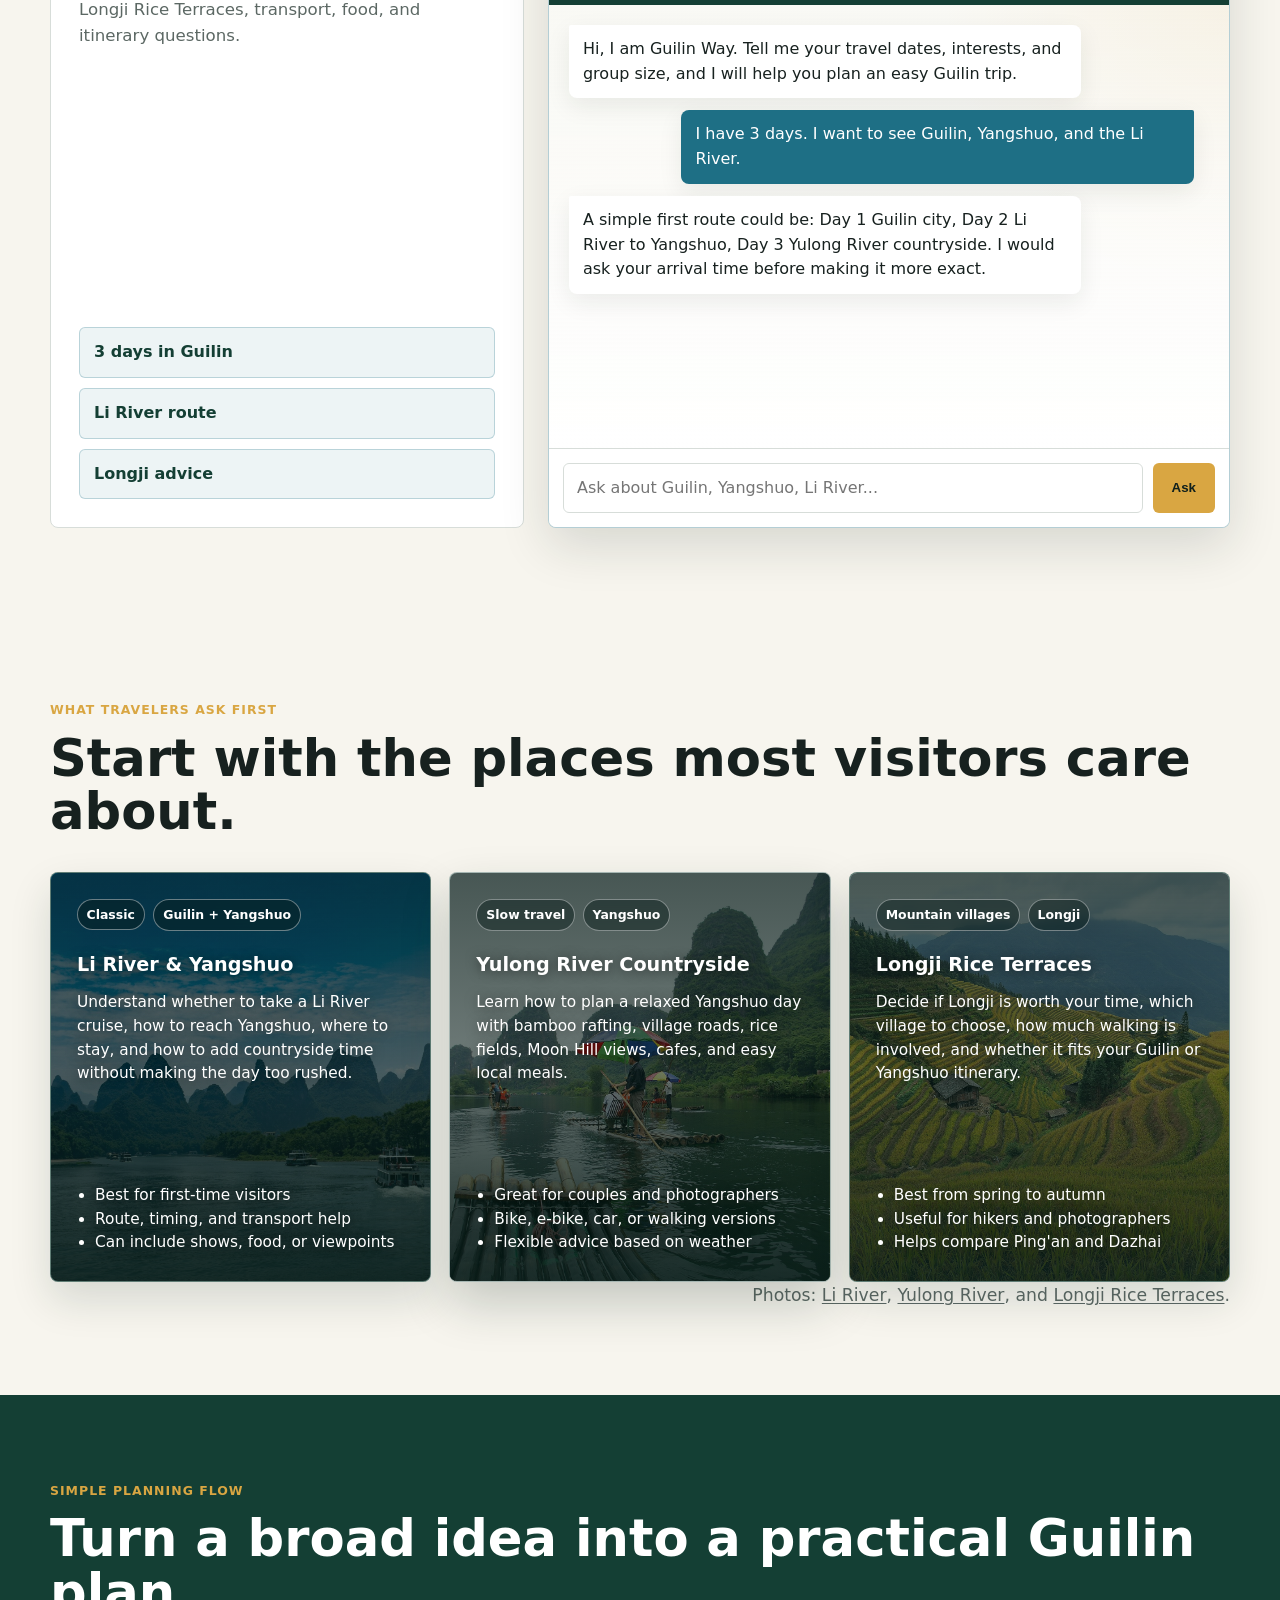
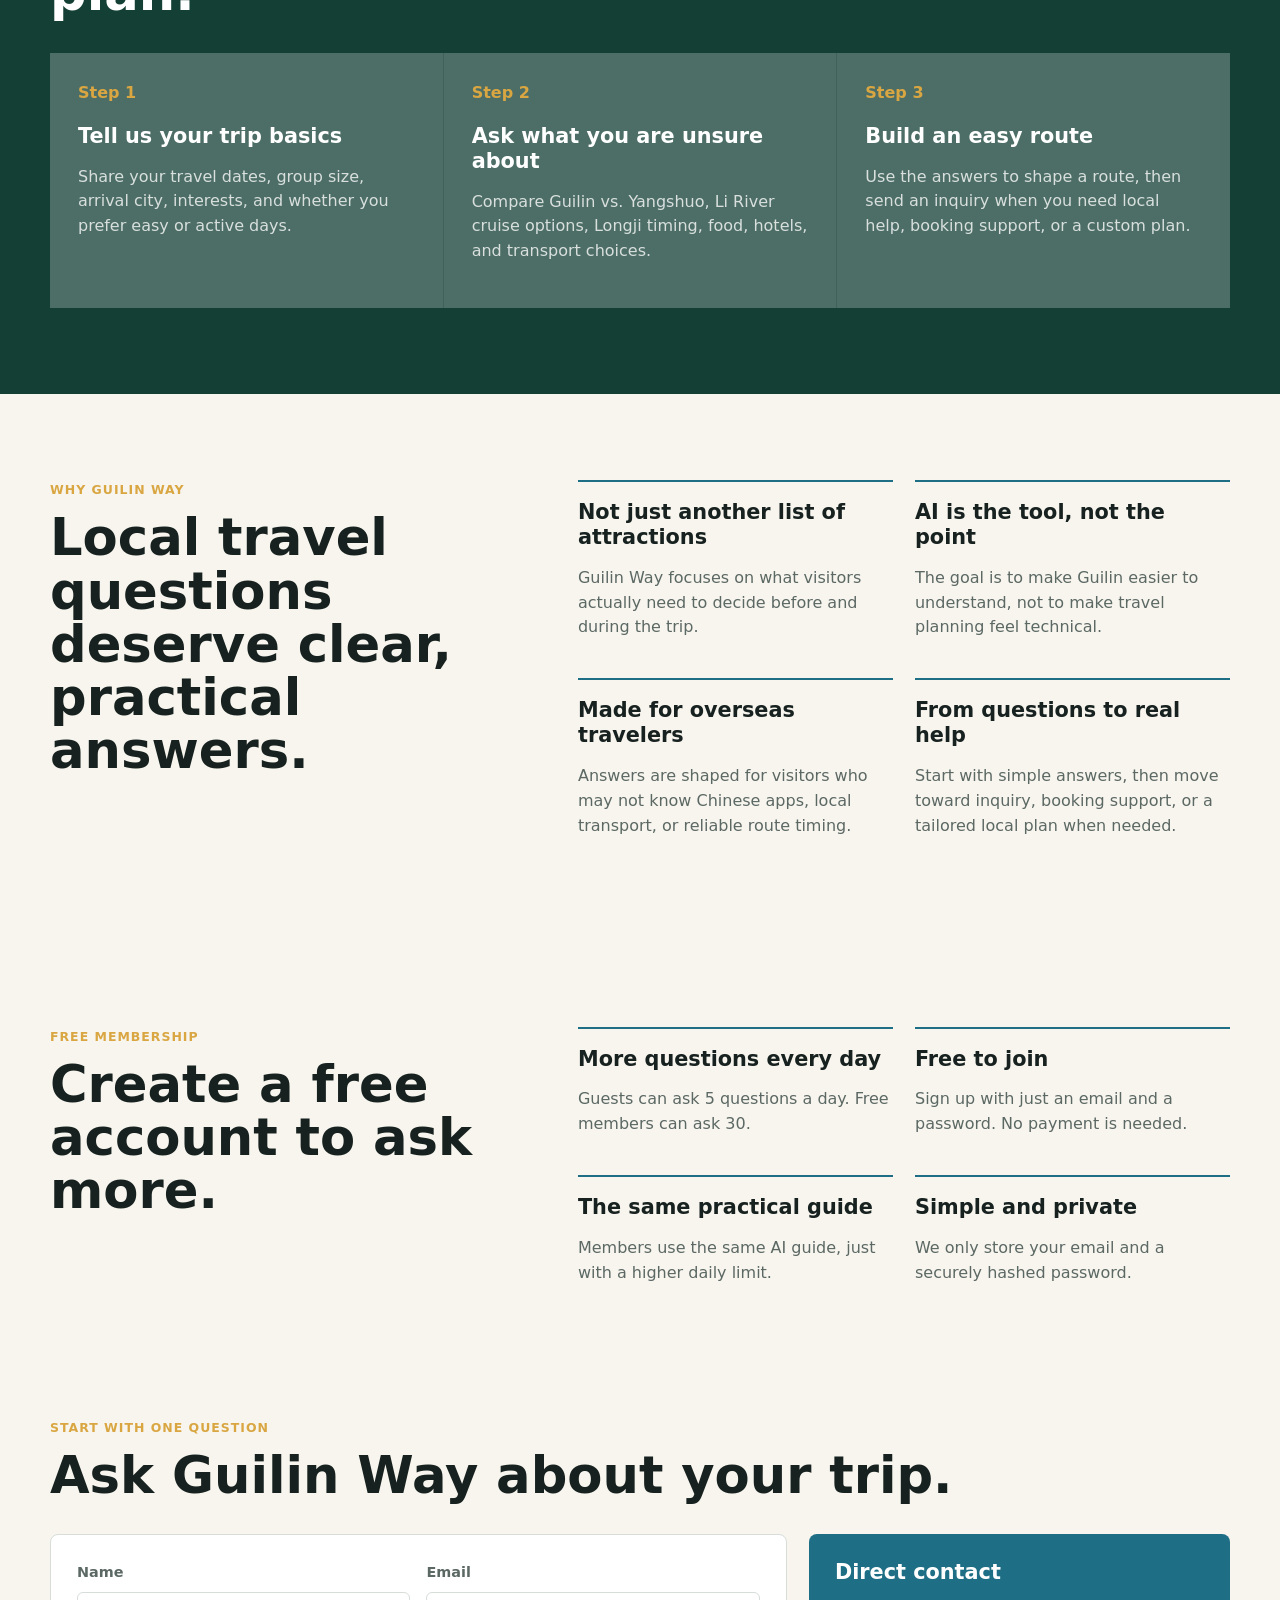
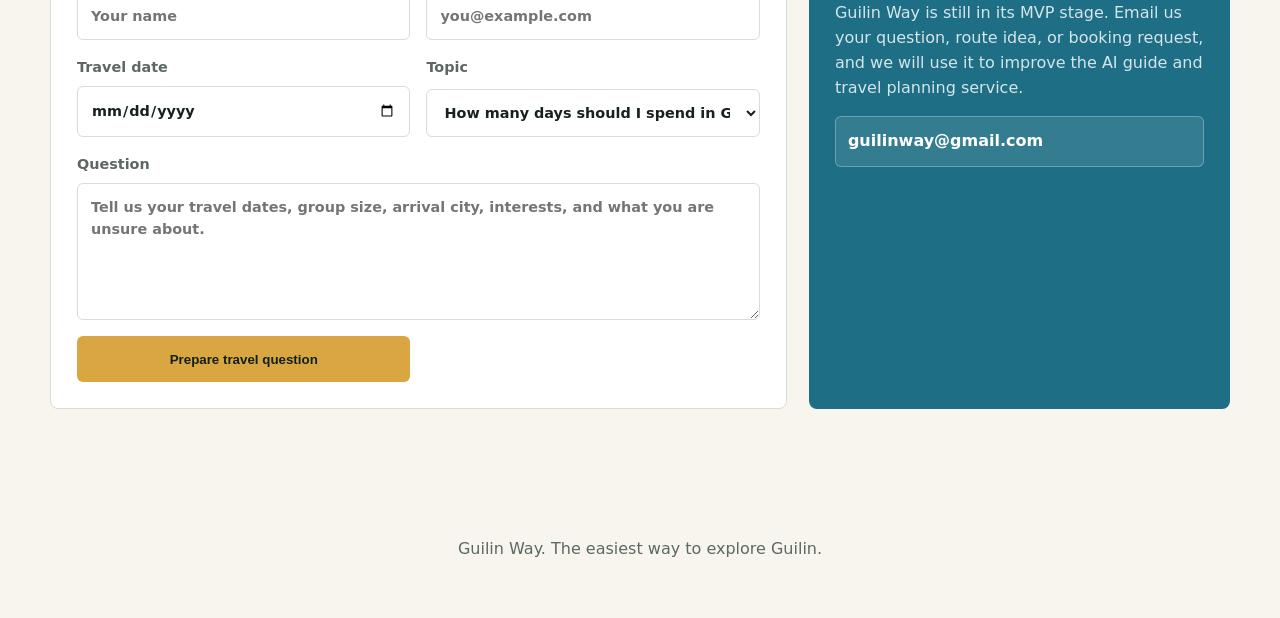
==== commit 2a11d454: "Update index.html" ====
--- a/index.html
+++ b/index.html
@@ -60,6 +60,10 @@
         <a href="#plan">Trip Plan</a>
         <a href="#contact">Contact</a>
       </nav>
+      <div class="header-auth">
+        <span class="auth-user" id="authUser" hidden></span>
+        <button class="auth-button" id="authButton" type="button">Log in / Sign up</button>
+      </div>
     </header>
 
     <main id="top">
@@ -136,7 +140,6 @@
                 <h3>Guilin Way AI Guide</h3>
                 <p>Ask practical questions about Guilin travel.</p>
               </div>
-              <div class="ai-auth" id="aiAuth"></div>
             </div>
             <div class="ai-chat-window" id="aiChatWindow" aria-live="polite">
               <div class="ai-message agent">
@@ -149,7 +152,7 @@
                 A simple first route could be: Day 1 Guilin city, Day 2 Li River to Yangshuo, Day 3 Yulong River countryside. I would ask your arrival time before making it more exact.
               </div>
             </div>
-            <div class="ai-quota" id="aiQuota" aria-live="polite"></div>
+            <p class="quota-line" id="quotaLine" hidden></p>
             <form class="ai-chat-form" id="aiChatForm">
               <label class="sr-only" for="aiQuestion">Ask Guilin Way AI Guide</label>
               <input id="aiQuestion" name="question" maxlength="1200" placeholder="Ask about Guilin, Yangshuo, Li River..." autocomplete="off">
@@ -273,6 +276,31 @@
         </div>
       </section>
 
+      <section id="members" class="section split">
+        <div class="section-heading">
+          <p class="eyebrow">Free membership</p>
+          <h2>Create a free account to ask more.</h2>
+        </div>
+        <div class="benefits">
+          <div>
+            <h3>More questions every day</h3>
+            <p>Guests can ask 5 questions a day. Free members can ask 30.</p>
+          </div>
+          <div>
+            <h3>Free to join</h3>
+            <p>Sign up with just an email and a password. No payment is needed.</p>
+          </div>
+          <div>
+            <h3>The same practical guide</h3>
+            <p>Members use the same AI guide, just with a higher daily limit.</p>
+          </div>
+          <div>
+            <h3>Simple and private</h3>
+            <p>We only store your email and a securely hashed password.</p>
+          </div>
+        </div>
+      </section>
+
       <section id="contact" class="section contact-section">
         <div class="section-heading">
           <p class="eyebrow">Start with one question</p>
@@ -323,28 +351,27 @@
       <p>Guilin Way. The easiest way to explore Guilin.</p>
     </footer>
 
-    <div class="auth-modal-backdrop" id="authModal" hidden>
-      <div class="auth-modal" role="dialog" aria-modal="true" aria-labelledby="authModalTitle">
-        <button type="button" class="auth-modal-close" id="authModalClose" aria-label="Close">×</button>
-        <h3 id="authModalTitle">Sign in</h3>
-        <p class="auth-modal-sub" id="authModalSub">Welcome back.</p>
-        <form id="authForm">
+    <div class="auth-modal" id="authModal" role="dialog" aria-modal="true" aria-labelledby="authTitle" hidden>
+      <div class="auth-card">
+        <button class="auth-close" id="authClose" type="button" aria-label="Close">&times;</button>
+        <h3 id="authTitle">Create your free account</h3>
+        <p>Free members can ask more Guilin questions every day.</p>
+        <form id="authForm" novalidate>
           <label>
             Email
-            <input type="email" id="authEmail" required autocomplete="email">
+            <input id="authEmail" type="email" autocomplete="email" placeholder="you@example.com" required>
           </label>
           <label>
             Password
-            <input type="password" id="authPassword" required minlength="8" autocomplete="current-password">
+            <input id="authPassword" type="password" autocomplete="new-password" maxlength="128" placeholder="At least 8 characters" required>
           </label>
-          <p class="auth-error" id="authError" hidden></p>
-          <button class="button primary" type="submit" id="authSubmit">Sign in</button>
+          <p class="auth-error" id="authError" role="alert"></p>
+          <button class="button primary" id="authSubmit" type="submit">Sign up</button>
         </form>
-        <p class="auth-switch">New here? <button type="button" id="authSwitch">Create an account</button></p>
+        <button class="auth-switch" id="authSwitch" type="button">Already a member? Log in</button>
       </div>
     </div>
 
     <script src="script.js"></script>
-    <script src="script-auth.js"></script>
   </body>
 </html>
--- a/styles.css
+++ b/styles.css
@@ -748,166 +748,117 @@
   }
 }
 
-/* ---- Membership auth UI ---- */
-.ai-auth {
-  margin-left: auto;
+/* ---- Membership (login / signup) ---- */
+[hidden] { display: none !important; }
+
+.header-auth {
   display: flex;
   align-items: center;
   gap: 10px;
+  margin-left: auto;
   flex-shrink: 0;
 }
 
-.ai-auth-btn {
+.auth-button {
   font: inherit;
   font-size: 0.85rem;
   font-weight: 700;
-  color: #fff;
+  color: inherit;
   background: transparent;
-  border: 1px solid rgba(255, 255, 255, 0.55);
+  border: 1px solid currentColor;
   border-radius: 999px;
-  padding: 8px 16px;
+  padding: 0.4rem 0.95rem;
+  white-space: nowrap;
   cursor: pointer;
+}
+
+.auth-user {
+  display: inline-block;
+  max-width: 14rem;
+  overflow: hidden;
+  font-size: 0.85rem;
+  opacity: 0.85;
+  text-overflow: ellipsis;
+  vertical-align: middle;
   white-space: nowrap;
 }
 
-.ai-auth-btn:hover {
-  background: rgba(255, 255, 255, 0.14);
-}
-
-.ai-auth-email {
-  font-size: 0.85rem;
-  color: rgba(255, 255, 255, 0.85);
-  max-width: 180px;
-  overflow: hidden;
-  text-overflow: ellipsis;
-  white-space: nowrap;
-}
-
-.ai-quota {
+.quota-line {
   margin: 0;
-  padding: 10px 16px 0;
-  font-size: 0.82rem;
+  padding: 8px 14px;
+  border-top: 1px solid var(--line);
   color: var(--muted);
   background: var(--surface);
-}
-
-.ai-quota:empty {
-  display: none;
-}
-
-.ai-quota button {
-  font: inherit;
-  font-size: inherit;
-  color: var(--river);
-  background: none;
-  border: none;
-  padding: 0;
-  cursor: pointer;
-  text-decoration: underline;
-  font-weight: 700;
-}
-
-.auth-modal-backdrop {
+  font-size: 0.85rem;
+}
+
+.auth-modal {
   position: fixed;
   inset: 0;
-  z-index: 50;
+  z-index: 1000;
   display: flex;
   align-items: center;
   justify-content: center;
-  padding: 20px;
-  background: rgba(16, 32, 28, 0.55);
-}
-
-.auth-modal-backdrop[hidden] {
-  display: none;
-}
-
-.auth-modal {
+  padding: 1rem;
+  background: rgba(0, 0, 0, 0.55);
+}
+
+.auth-card {
   position: relative;
-  width: min(400px, 100%);
-  padding: 28px 26px 24px;
+  width: 100%;
+  max-width: 24rem;
+  padding: 1.75rem 1.5rem 1.5rem;
+  color: #1c2b2b;
+  background: #fff;
   border-radius: 12px;
-  background: #fff;
-  box-shadow: 0 24px 60px rgba(23, 33, 31, 0.3);
-}
-
-.auth-modal h3 {
-  margin: 0 0 6px;
-}
-
-.auth-modal-sub {
-  margin: 0 0 18px;
-  font-size: 0.9rem;
-  color: var(--muted);
-}
-
-.auth-modal-close {
-  position: absolute;
-  top: 10px;
-  right: 14px;
-  font-size: 1.4rem;
-  line-height: 1;
-  color: var(--muted);
-  background: none;
-  border: none;
-  cursor: pointer;
-}
-
-.auth-modal label {
-  display: block;
-  margin-bottom: 14px;
-  font-size: 0.85rem;
-  font-weight: 700;
-}
-
-.auth-modal input {
+  box-shadow: 0 20px 60px rgba(0, 0, 0, 0.35);
+}
+
+.auth-card h3 { margin: 0 0 0.25rem; font-size: 1.3rem; }
+.auth-card p { margin: 0 0 1rem; font-size: 0.9rem; opacity: 0.8; }
+.auth-card label { display: block; margin-bottom: 0.9rem; font-size: 0.9rem; font-weight: 600; }
+
+.auth-card input {
   display: block;
   width: 100%;
-  margin-top: 6px;
-  min-height: 44px;
-  padding: 10px 12px;
+  box-sizing: border-box;
+  margin-top: 0.3rem;
+  padding: 0.65rem 0.75rem;
   font: inherit;
-  font-weight: 400;
-  border: 1px solid var(--line);
+  border: 1px solid #b9c4c4;
   border-radius: 8px;
-  box-sizing: border-box;
-}
-
-.auth-modal .button {
-  width: 100%;
-}
+}
+
+.auth-card .button { width: 100%; }
 
 .auth-error {
-  margin: 0 0 14px;
-  font-size: 0.85rem;
-  color: #8b2f2f;
+  min-height: 1.2rem;
+  margin: 0 0 0.6rem;
+  color: #b3261e;
+  font-size: 0.9rem;
 }
 
 .auth-switch {
-  margin: 16px 0 0;
-  font-size: 0.85rem;
-  text-align: center;
-  color: var(--muted);
-}
-
-.auth-switch button {
+  display: block;
+  margin: 0.9rem auto 0;
+  padding: 0;
+  color: #1f6f5c;
   font: inherit;
-  color: var(--river);
+  font-size: 0.9rem;
+  text-decoration: underline;
   background: none;
-  border: none;
+  border: 0;
   cursor: pointer;
-  text-decoration: underline;
-  font-weight: 700;
-}
-
-.ai-nudge-button {
-  font: inherit;
-  font-weight: 700;
-  color: #fff;
-  background: var(--river);
-  border: none;
-  border-radius: 999px;
-  padding: 8px 16px;
-  margin-top: 10px;
+}
+
+.auth-close {
+  position: absolute;
+  top: 0.5rem;
+  right: 0.75rem;
+  color: inherit;
+  font-size: 1.6rem;
+  line-height: 1;
+  background: none;
+  border: 0;
   cursor: pointer;
 }
